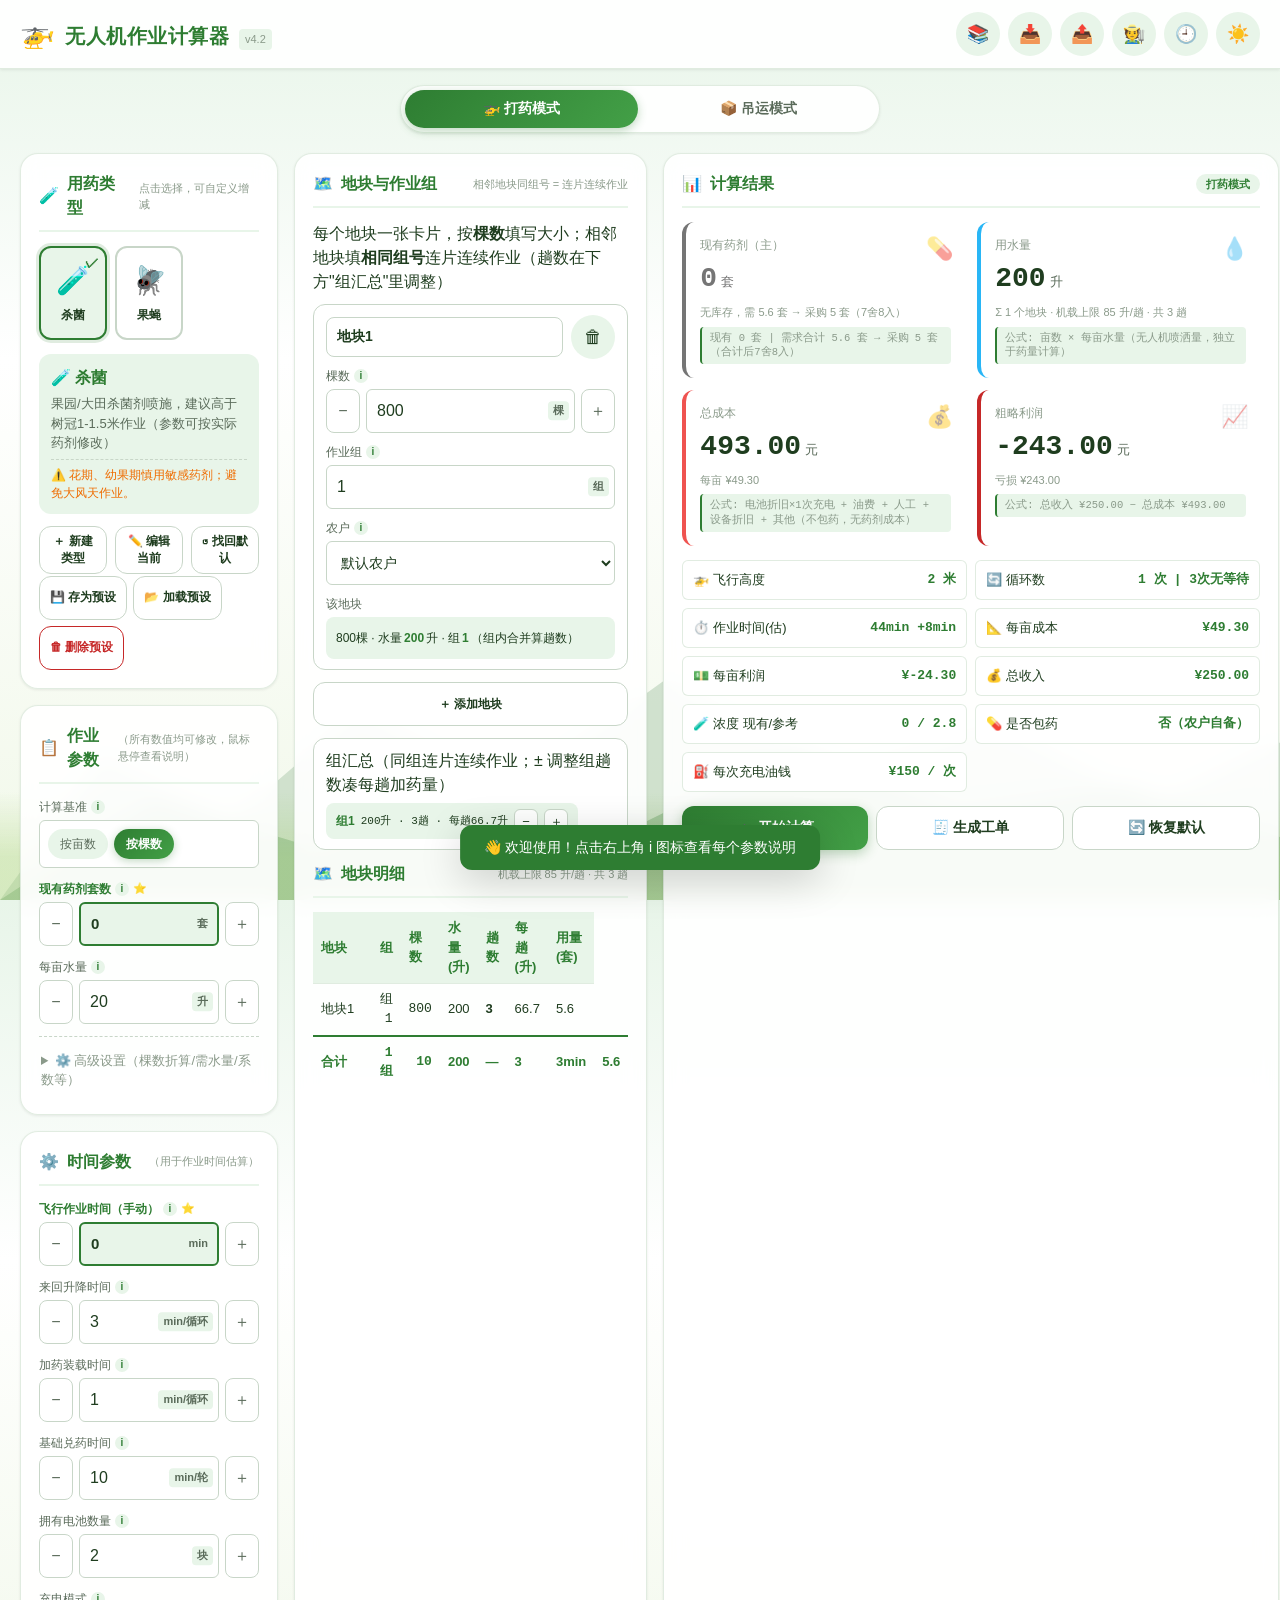
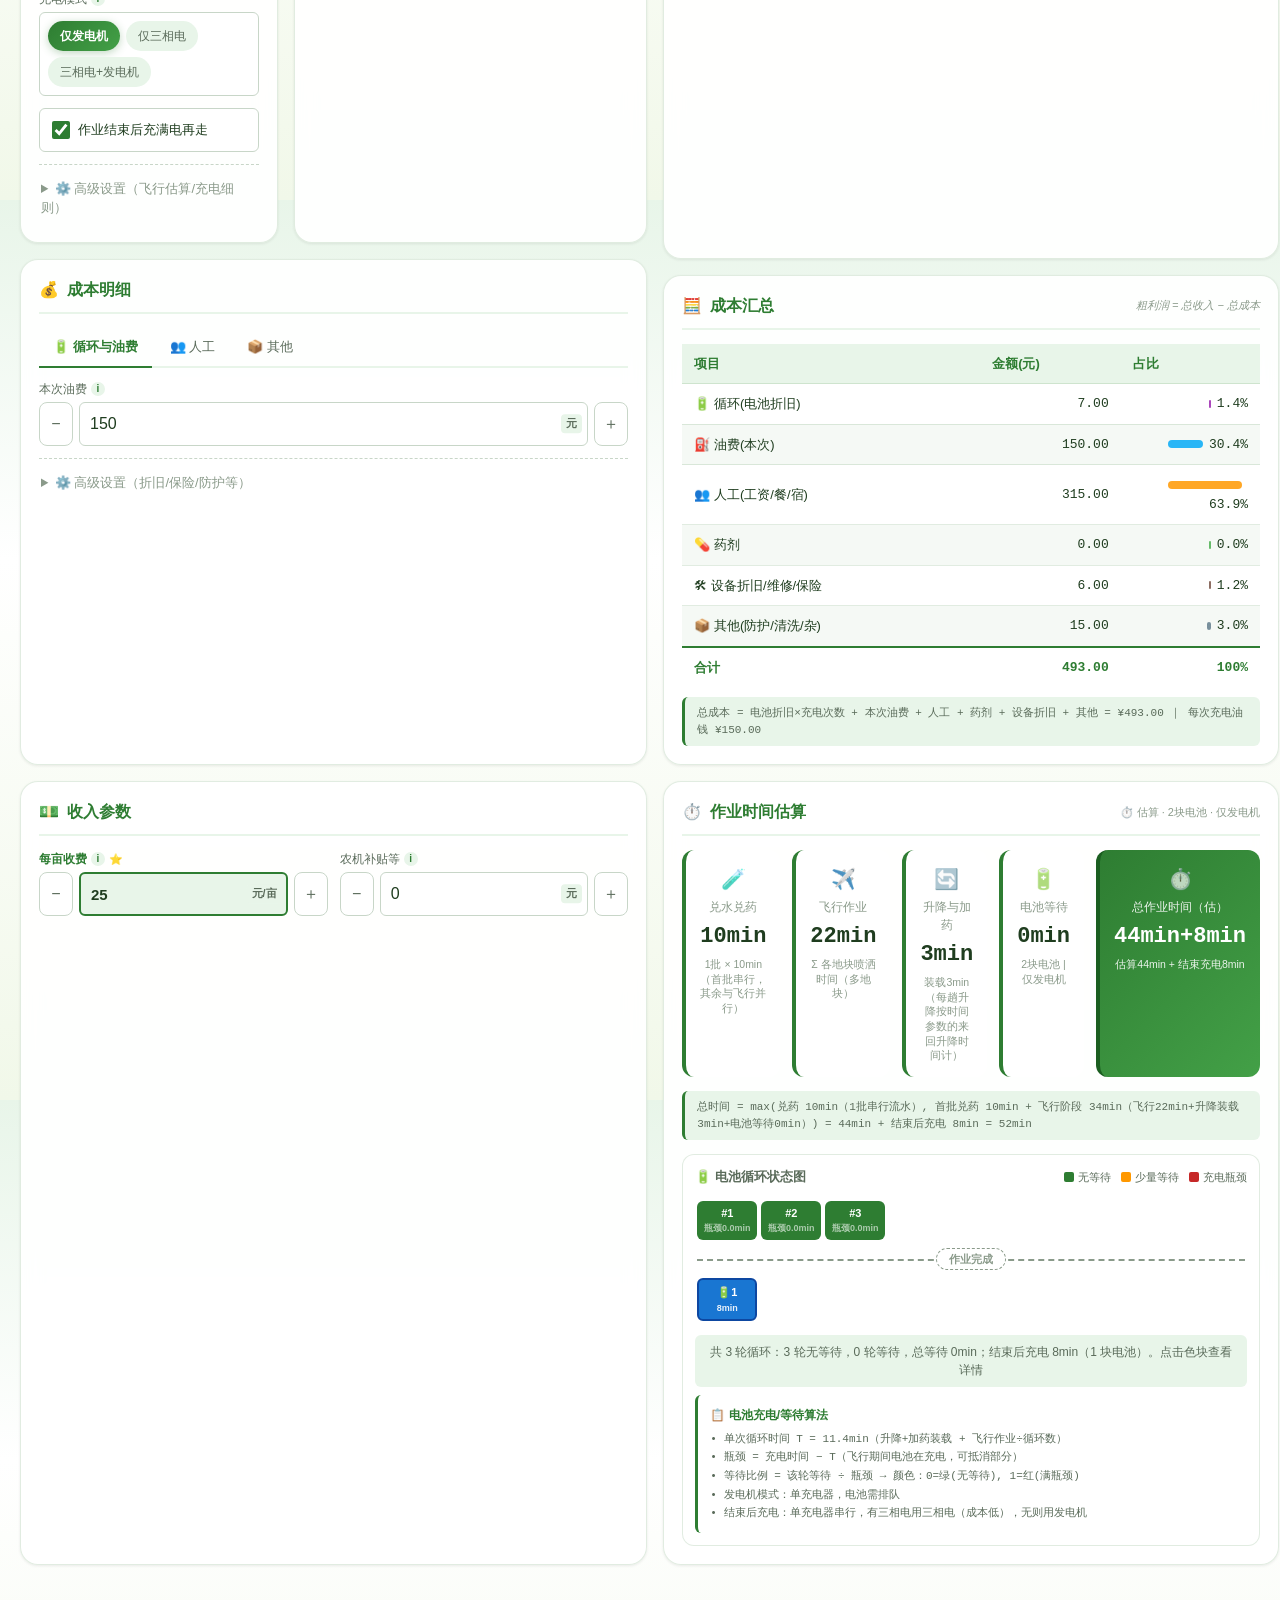
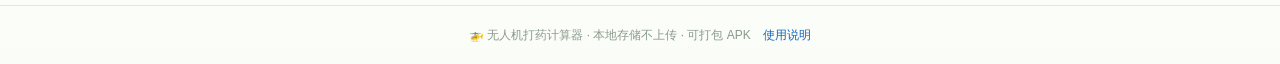
==== androidapp/app/src/main/assets/www/index.html @ 78991b81 "fix(ui): 窄屏标题换行竖排撑高横幅——短标题自动切换 - 问题：≤500px 时 6 个 40px 图标按钮挤压标题，8 字标题换行成   竖排多行，sticky 横幅撑到 ~90px 挡住内" ====
<!DOCTYPE html>
<html lang="zh-CN" data-theme="day">
<head>
  <meta charset="UTF-8" />
  <meta name="viewport" content="width=device-width, initial-scale=1.0, maximum-scale=5.0, viewport-fit=cover" />
  <meta name="theme-color" content="#2e7d32" media="(prefers-color-scheme: light)" />
  <meta name="theme-color" content="#0d1f0d" media="(prefers-color-scheme: dark)" />
  <meta name="description" content="无人机打药药量/水量/成本/利润计算器，支持自定义用药类型、农户档案、多农户分户结算、作业组连片、作业工单，本地存储，可打包为安卓 APK。" />
  <meta name="mobile-web-app-capable" content="yes" />
  <meta name="apple-mobile-web-app-capable" content="yes" />
  <meta name="apple-mobile-web-app-status-bar-style" content="black-translucent" />
  <meta name="apple-mobile-web-app-title" content="无人机打药" />
  <meta name="format-detection" content="telephone=no" />
  <title>🚁 无人机打药计算器</title>
  <link rel="icon" type="image/svg+xml" href="assets/icons/favicon.svg" />
  <link rel="apple-touch-icon" href="assets/icons/icon-192.png" />
  <link rel="manifest" href="manifest.json" />
  <link rel="stylesheet" href="css/style.css" />
</head>
<body>
  <!-- 顶部装饰：飘动的云/远山 -->
  <div class="scene-bg" aria-hidden="true">
    <div class="mountain far"></div>
    <div class="mountain mid"></div>
    <div class="cloud cloud-1"></div>
    <div class="cloud cloud-2"></div>
    <div class="cloud cloud-3"></div>
    <div class="field-strip"></div>
  </div>

  <!-- 飞行中的无人机动画 -->
  <div id="flyingDrone" class="flying-drone" aria-hidden="true">
    <svg viewBox="0 0 120 80" width="120" height="80">
      <ellipse cx="60" cy="40" rx="14" ry="6" class="drone-body"/>
      <g class="rotor-group r1"><circle cx="20" cy="20" r="14" class="rotor-ring"/><line x1="6" y1="20" x2="34" y2="20" class="rotor-blade"/></g>
      <g class="rotor-group r2"><circle cx="100" cy="20" r="14" class="rotor-ring"/><line x1="86" y1="20" x2="114" y2="20" class="rotor-blade"/></g>
      <g class="rotor-group r3"><circle cx="20" cy="60" r="14" class="rotor-ring"/><line x1="6" y1="60" x2="34" y2="60" class="rotor-blade"/></g>
      <g class="rotor-group r4"><circle cx="100" cy="60" r="14" class="rotor-ring"/><line x1="86" y1="60" x2="114" y2="60" class="rotor-blade"/></g>
      <line x1="20" y1="20" x2="60" y2="40" class="drone-arm"/>
      <line x1="100" y1="20" x2="60" y2="40" class="drone-arm"/>
      <line x1="20" y1="60" x2="60" y2="40" class="drone-arm"/>
      <line x1="100" y1="60" x2="60" y2="40" class="drone-arm"/>
      <g class="spray">
        <circle cx="55" cy="55" r="1.5" class="drop d1"/>
        <circle cx="60" cy="58" r="1.5" class="drop d2"/>
        <circle cx="65" cy="55" r="1.5" class="drop d3"/>
        <circle cx="58" cy="62" r="1.2" class="drop d4"/>
        <circle cx="62" cy="62" r="1.2" class="drop d5"/>
      </g>
    </svg>
  </div>

  <header class="app-header">
    <div class="header-left">
      <span class="app-logo" aria-hidden="true">🚁</span>
      <h1><span class="t-full">无人机作业计算器</span><span class="t-short">打药计算器</span></h1>
      <span class="app-version">v4.2</span>
    </div>
    <div class="header-actions">
      <button id="presetBtn" class="icon-btn" title="预设管理" aria-label="预设管理">📚</button>
      <button id="importBtn" class="icon-btn" title="从文本导入配置" aria-label="导入">📥</button>
      <button id="exportBtn" class="icon-btn" title="导出配置文本" aria-label="导出">📤</button>
      <button id="farmersBtn" class="icon-btn" title="农户档案" aria-label="农户档案">🧑‍🌾</button>
      <button id="historyBtn" class="icon-btn" title="历史记录" aria-label="历史">🕘</button>
      <button id="themeBtn" class="icon-btn theme-toggle" title="切换日/夜模式" aria-label="切换主题">☀️</button>
    </div>
  </header>

  <!-- 模式切换器 -->
  <div class="mode-switcher">
    <button class="mode-btn active" data-mode="spray">🚁 打药模式</button>
    <button class="mode-btn" data-mode="haul">📦 吊运模式</button>
  </div>

  <main class="app-main">
      <section class="panel plant-panel" aria-label="用药类型">
      <div class="panel-title"><span>🧪</span> 用药类型 <span class="hint">点击选择，可自定义增减</span></div>
      <div class="plant-grid" id="plantGrid"><!-- JS 注入 --></div>
      <div class="plant-info" id="plantInfo">
        <div class="plant-info-name" id="plantInfoName">—</div>
        <div class="plant-info-desc" id="plantInfoDesc">请选择用药类型</div>
        <div class="plant-info-notes" id="plantInfoNotes"></div>
      </div>
      <div class="type-actions">
        <button id="addTypeBtn" class="btn btn-secondary btn-sm">＋ 新建类型</button>
        <button id="editTypeBtn" class="btn btn-secondary btn-sm">✏️ 编辑当前</button>
        <button id="restoreTypesBtn" class="btn btn-secondary btn-sm">↺ 找回默认</button>
      </div>
      <div class="preset-bar">
        <button id="savePresetBtn" class="btn btn-secondary btn-sm">💾 存为预设</button>
        <button id="loadPresetBtn" class="btn btn-secondary btn-sm">📂 加载预设</button>
        <button id="deletePresetBtn" class="btn btn-secondary btn-sm danger">🗑 删除预设</button>
      </div>
    </section>

    <!-- 地块与作业组（高频输入区） -->

    <section class="panel plots-panel" aria-label="地块与作业组">
      <div class="panel-title"><span>🗺️</span> 地块与作业组 <span class="hint">相邻地块同组号 = 连片连续作业</span></div>
      <div id="plotsEditor" aria-label="地块编辑器"></div>
      <div id="plotsTableWrap"></div>
    </section>

    <!-- 右侧：结果卡片 -->

    <section class="panel param-panel" aria-label="作业参数">
      <div class="panel-title"><span>📋</span> 作业参数 <span class="hint">（所有数值均可修改，鼠标悬停查看说明）</span></div>
      <div class="form-grid" id="paramForm"><!-- JS 注入 --></div>
      <details class="adv-details" id="paramAdv">
        <summary>⚙️ 高级设置（棵数折算/需水量/系数等）</summary>
        <div class="form-grid" id="paramAdvGrid"></div>
      </details>
    </section>

    <!-- 成本明细 -->

    <section class="panel cost-panel" aria-label="成本明细">
      <div class="panel-title"><span>💰</span> 成本明细</div>
      <div class="cost-tabs" id="costTabs"><!-- JS 注入 --></div>
      <div class="tab-content-container" id="tabContentContainer"><!-- JS 注入 --></div>
      <details class="adv-details" id="costAdv">
        <summary>⚙️ 高级设置（折旧/保险/防护等）</summary>
        <div class="form-grid" id="costAdvGrid"></div>
      </details>
    </section>

    <!-- 收入与利润 -->

    <section class="panel income-panel" aria-label="收入与利润">
      <div class="panel-title"><span>💵</span> 收入参数</div>
      <div class="form-grid" id="incomeForm"><!-- JS 注入 --></div>
    </section>

    <!-- 成本汇总表 -->

    <section class="panel timing-param-panel" id="timingParamPanel" aria-label="时间参数">
      <div class="panel-title"><span>⚙️</span> 时间参数 <span class="hint">（用于作业时间估算）</span></div>
      <div class="form-grid" id="timingForm"><!-- JS 注入 --></div>
      <details class="adv-details" id="timingAdv">
        <summary>⚙️ 高级设置（飞行估算/充电细则）</summary>
        <div class="form-grid" id="timingAdvGrid"></div>
      </details>
    </section>
  
    <section class="panel result-panel" aria-label="计算结果">
      <div class="panel-title"><span>📊</span> 计算结果 <span class="mode-tag" id="modeTag">打药模式</span></div>

      <!-- 打药模式结果 -->
      <div id="sprayResults" class="mode-results">
        <div class="result-grid">
          <div class="result-card pesticide">
            <div class="result-icon">💊</div>
            <div class="result-label">现有药剂（主）</div>
            <div class="result-value"><span id="rPesticide">0</span><span class="unit">套</span></div>
            <div class="result-sub" id="rPesticideDetail">—</div>
            <div class="result-formula" id="rPesticideFormula"></div>
          </div>
          <div class="result-card water">
            <div class="result-icon">💧</div>
            <div class="result-label">用水量</div>
            <div class="result-value"><span id="rWater">0</span><span class="unit">升</span></div>
            <div class="result-sub" id="rWaterDetail">—</div>
            <div class="result-formula" id="rWaterFormula"></div>
          </div>
          <div class="result-card cost">
            <div class="result-icon">💰</div>
            <div class="result-label">总成本</div>
            <div class="result-value"><span id="rCost">0.00</span><span class="unit">元</span></div>
            <div class="result-sub" id="rCostDetail">—</div>
            <div class="result-formula" id="rCostFormula"></div>
          </div>
          <div class="result-card profit">
            <div class="result-icon">📈</div>
            <div class="result-label">粗略利润</div>
            <div class="result-value"><span id="rProfit">0.00</span><span class="unit">元</span></div>
            <div class="result-sub" id="rProfitDetail">—</div>
            <div class="result-formula" id="rProfitFormula"></div>
          </div>
        </div>
        <div class="result-extra">
          <div class="extra-row"><span>🚁 飞行高度</span><b id="rHeight">—</b></div>
          <div class="extra-row"><span>🔄 循环数</span><b id="rCycles">—</b><small id="rCyclesSub" class="extra-inline"></small></div>
          <div class="extra-row"><span>⏱️ 作业时间(估)</span><b id="rTiming">—</b></div>
          <div class="extra-row"><span>📐 每亩成本</span><b id="rCostPerMu">—</b></div>
          <div class="extra-row"><span>💵 每亩利润</span><b id="rProfitPerMu">—</b></div>
          <div class="extra-row"><span>💰 总收入</span><b id="rSprayIncome">—</b></div>
          <div class="extra-row"><span>🧪 浓度 现有/参考</span><b id="rConcentration">—</b></div>
          <div class="extra-row"><span>💊 是否包药</span><b id="rPesticideIncluded">—</b></div>
          <div class="extra-row"><span>⛽ 每次充电油钱</span><b id="rChargeOil">—</b></div>
        </div>
      </div>

      <!-- 吊运模式结果 -->
      <div id="haulResults" class="mode-results" style="display:none;">
        <div class="result-grid">
          <div class="result-card" style="border-left-color:#ab47bc;">
            <div class="result-icon">📦</div>
            <div class="result-label">总躺数</div>
            <div class="result-value"><span id="rTrips">0</span><span class="unit">躺</span></div>
            <div class="result-sub" id="rTripsDetail">—</div>
            <div class="result-formula" id="rTripsFormula"></div>
          </div>
          <div class="result-card" style="border-left-color:#29b6f6;">
            <div class="result-icon">🔋</div>
            <div class="result-label">电池循环</div>
            <div class="result-value"><span id="rBatteryCycles">0</span><span class="unit">次</span></div>
            <div class="result-sub" id="rBatteryCyclesDetail">—</div>
            <div class="result-formula" id="rBatteryCyclesFormula"></div>
          </div>
          <div class="result-card cost">
            <div class="result-icon">💰</div>
            <div class="result-label">总成本</div>
            <div class="result-value"><span id="rHaulCost">0.00</span><span class="unit">元</span></div>
            <div class="result-sub" id="rHaulCostDetail">—</div>
            <div class="result-formula" id="rHaulCostFormula"></div>
          </div>
          <div class="result-card profit">
            <div class="result-icon">📈</div>
            <div class="result-label">粗略利润</div>
            <div class="result-value"><span id="rHaulProfit">0.00</span><span class="unit">元</span></div>
            <div class="result-sub" id="rHaulProfitDetail">—</div>
            <div class="result-formula" id="rHaulProfitFormula"></div>
          </div>
        </div>
        <div class="result-extra">
          <div class="extra-row"><span>🚁 飞行高度</span><b id="rHaulHeight">—</b></div>
          <div class="extra-row"><span>📦 总斤数</span><b id="rTotalWeight">—</b></div>
          <div class="extra-row"><span>📐 每斤成本</span><b id="rCostPerJin">—</b></div>
          <div class="extra-row"><span>💵 每斤利润</span><b id="rProfitPerJin">—</b></div>
          <div class="extra-row"><span>💵 总收入</span><b id="rHaulIncome">—</b></div>
          <div class="extra-row"><span>🧺 是否包采摘</span><b id="rPickupIncluded">—</b></div>
        </div>
      </div>

      <div class="btn-row">
        <button id="calcBtn" class="btn btn-primary">🚁 开始计算</button>
        <button id="workOrderBtn" class="btn btn-secondary">🧾 生成工单</button>
        <button id="resetBtn" class="btn btn-secondary">🔄 恢复默认</button>
      </div>
    </section>

    <!-- 参数设置 -->

    <section class="panel summary-panel" aria-label="成本汇总">
      <div class="panel-title"><span>🧮</span> 成本汇总 <span class="hint" id="summaryFormula"></span></div>
      <table class="summary-table">
        <thead>
          <tr><th>项目</th><th>金额(元)</th><th>占比</th></tr>
        </thead>
        <tbody id="summaryBody"><!-- JS 注入 --></tbody>
        <tfoot>
          <tr><td>合计</td><td id="summaryTotal">0.00</td><td>100%</td></tr>
        </tfoot>
      </table>
      <div class="total-formula" id="totalFormula"></div>
    </section>

    <!-- 作业时间估算（仅打药模式） -->

    <section class="panel timing-panel" id="timingPanel" aria-label="作业时间估算">
      <div class="panel-title"><span>⏱️</span> 作业时间估算 <span class="hint" id="timingModeHint"></span></div>
      <div class="timing-grid">
        <div class="timing-card">
          <div class="timing-icon">🧪</div>
          <div class="timing-label">兑水兑药</div>
          <div class="timing-value"><span id="tMixTime">0</span></div>
          <div class="timing-sub" id="tMixDetail">—</div>
        </div>
        <div class="timing-card">
          <div class="timing-icon">✈️</div>
          <div class="timing-label">飞行作业</div>
          <div class="timing-value"><span id="tFlightTime">0</span></div>
          <div class="timing-sub" id="tFlightDetail">—</div>
        </div>
        <div class="timing-card">
          <div class="timing-icon">🔄</div>
          <div class="timing-label">升降与加药</div>
          <div class="timing-value"><span id="tRoundTrip">0</span></div>
          <div class="timing-sub" id="tRoundTripDetail">—</div>
        </div>
        <div class="timing-card">
          <div class="timing-icon">🔋</div>
          <div class="timing-label">电池等待</div>
          <div class="timing-value"><span id="tBatteryWait">0</span></div>
          <div class="timing-sub" id="tBatteryDetail">—</div>
        </div>
        <div class="timing-card total">
          <div class="timing-icon">⏱️</div>
          <div class="timing-label">总作业时间（估）</div>
          <div class="timing-value"><span id="tTotalTime">0</span></div>
          <div class="timing-sub" id="tTotalDetail">—</div>
        </div>
      </div>
      <div class="total-formula" id="timingFormula"></div>
      <!-- 电池循环可视化（色块条） -->
      <div class="battery-viz" id="batteryViz">
        <div class="battery-viz-title">
          <span>🔋 电池循环状态图</span>
          <span class="battery-viz-legend">
            <span class="legend-item"><span class="legend-dot" style="background:#2e7d32"></span>无等待</span>
            <span class="legend-item"><span class="legend-dot" style="background:#ff9800"></span>少量等待</span>
            <span class="legend-item"><span class="legend-dot" style="background:#c62828"></span>充电瓶颈</span>
          </span>
        </div>
        <div class="battery-viz-bar" id="batteryVizBar"><!-- JS 注入色块 --></div>
        <div class="battery-viz-summary" id="batteryVizSummary">—</div>
        <div class="battery-viz-formula" id="batteryVizFormula"></div>
        <div class="battery-viz-detail" id="batteryVizDetail" style="display:none;">
          <div class="battery-viz-detail-title">详情 <button class="battery-viz-close" id="batteryVizClose">✕</button></div>
          <div id="batteryVizDetailContent"></div>
        </div>
      </div>
    </section>

    <!-- 时间参数（仅打药模式） -->

  </main>

  <!-- 模态框：导入 -->
  <div class="modal" id="importModal" aria-hidden="true">
    <div class="modal-box">
      <div class="modal-title">📥 导入配置 <button class="modal-close" data-close>✕</button></div>
      <p class="modal-hint">粘贴他人分享的配置文本（支持 JSON 或带【】标记的文本格式），系统会自动识别并填入。</p>
      <textarea id="importText" rows="10" placeholder="在此粘贴配置文本..."></textarea>
      <div class="modal-actions">
        <button class="btn btn-secondary" data-close>取消</button>
        <button class="btn btn-primary" id="importConfirm">识别并填入</button>
      </div>
    </div>
  </div>

  <!-- 模态框：导出 -->
  <div class="modal" id="exportModal" aria-hidden="true">
    <div class="modal-box">
      <div class="modal-title">📤 导出配置 <button class="modal-close" data-close>✕</button></div>
      <div class="export-tabs">
        <button class="tab-btn active" data-exp="text">📝 文本格式（易读）</button>
        <button class="tab-btn" data-exp="json">⚙️ JSON格式（精确）</button>
      </div>
      <textarea id="exportText" rows="12" readonly></textarea>
      <div class="modal-actions">
        <button class="btn btn-secondary" id="copyExport">📋 复制到剪贴板</button>
        <button class="btn btn-primary" data-close>完成</button>
      </div>
    </div>
  </div>

  <!-- 模态框：预设管理 -->
  <div class="modal" id="presetModal" aria-hidden="true">
    <div class="modal-box">
      <div class="modal-title">📚 预设管理 <button class="modal-close" data-close>✕</button></div>
      <p class="modal-hint">点击预设名加载；选中后可删除。预设保存在本地浏览器，不会上传。</p>
      <ul class="preset-list" id="presetList"><!-- JS 注入 --></ul>
      <div class="modal-actions">
        <button class="btn btn-secondary" data-close>关闭</button>
      </div>
    </div>
  </div>

  <!-- 模态框：历史记录 -->
  <div class="modal" id="historyModal" aria-hidden="true">
    <div class="modal-box">
      <div class="modal-title">🕘 历史记录 <button class="modal-close" data-close>✕</button></div>
      <p class="modal-hint">最近 20 次计算记录（本地存储）。</p>
      <ul class="history-list" id="historyList"><!-- JS 注入 --></ul>
      <div class="modal-actions">
        <button class="btn btn-secondary danger" id="clearHistoryBtn">🗑 清空历史</button>
        <button class="btn btn-secondary" data-close>关闭</button>
      </div>
    </div>
  </div>

  <!-- 模态框：用药类型编辑 -->
  <div class="modal" id="typeModal" aria-hidden="true">
    <div class="modal-box">
      <div class="modal-title">🧪 用药类型 <button class="modal-close" data-close>✕</button></div>
      <p class="modal-hint" id="typeModalHint">填写该类型的作业参数，保存后立即生效。所有数值后续可随时修改。</p>
      <div class="form-grid" id="typeForm"><!-- JS 注入 --></div>
      <div class="modal-actions">
        <button class="btn btn-secondary danger" id="deleteTypeBtn">🗑 删除此类型</button>
        <button class="btn btn-secondary" data-close>取消</button>
        <button class="btn btn-primary" id="saveTypeBtn">保存类型</button>
      </div>
    </div>
  </div>

  <!-- 模态框：农户档案 -->
  <div class="modal" id="farmersModal" aria-hidden="true">
    <div class="modal-box">
      <div class="modal-title">🧑‍🌾 农户档案 <button class="modal-close" data-close>✕</button></div>
      <input type="text" id="farmerSearch" placeholder="搜索农户名称…" style="width:100%;margin-bottom:8px;">
      <div class="farmer-cards" id="farmersList"><!-- JS 注入 --></div>
      <div class="form-grid" id="farmerForm" style="margin-top:10px;"><!-- JS 注入 --></div>
      <div class="modal-actions">
        <button class="btn btn-secondary danger" id="farmerDelete">🗑 删除</button>
        <button class="btn btn-secondary" id="farmerNew">＋ 新建</button>
        <button class="btn btn-primary" id="farmerSave">保存</button>
      </div>
    </div>
  </div>

  <!-- 模态框：作业工单 -->
  <div class="modal" id="workOrderModal" aria-hidden="true">
    <div class="modal-box">
      <div class="modal-title">🧾 作业工单 <button class="modal-close" data-close>✕</button></div>
      <div id="workOrderSummary" class="wo-summary"><!-- 汇总小卡 JS 注入 --></div>
      <div id="woRefill" class="wo-refill" style="display:none;"></div>
      <div id="woSettlement" class="wo-settlement"><!-- farmer settlement injected --></div>
      <div id="workOrderQuick" class="wo-plot-list"><!-- 农户/逐地块/备注 JS 注入 --></div>
      <div class="modal-actions">
        <button class="btn btn-secondary" id="copyWorkOrder">📋 复制纯文本工单</button>
        <button class="btn btn-primary" data-close>完成</button>
      </div>
    </div>
  </div>

  <!-- 模态框：通用确认（替代 confirm()，APK WebView 不支持原生对话框） -->
  <div class="modal" id="confirmModal" aria-hidden="true">
    <div class="modal-box" style="max-width:420px;">
      <div class="modal-title" id="confirmTitle">请确认 <button class="modal-close" data-close>✕</button></div>
      <p id="confirmText" style="font-size:14px;line-height:1.7;color:var(--text-primary);margin:6px 0 0;"></p>
      <div class="modal-actions">
        <button class="btn btn-secondary" id="confirmCancel">取消</button>
        <button class="btn btn-primary" id="confirmOk">确定</button>
      </div>
    </div>
  </div>

  <!-- 模态框：文本输入（替代 prompt()） -->
  <div class="modal" id="inputModal" aria-hidden="true">
    <div class="modal-box" style="max-width:420px;">
      <div class="modal-title" id="inputTitle">请输入 <button class="modal-close" data-close>✕</button></div>
      <div class="field" style="margin-top:6px;">
        <input type="text" id="inputValue">
      </div>
      <div class="modal-actions">
        <button class="btn btn-secondary" id="inputCancel">取消</button>
        <button class="btn btn-primary" id="inputOk">确定</button>
      </div>
    </div>
  </div>

  <!-- Toast -->
  <div id="toast" class="toast" aria-live="polite"></div>

  <footer class="app-footer">
    <span>🚁 无人机打药计算器 · 本地存储不上传 · 可打包 APK</span>
    <a href="docs/usage.md" target="_blank">使用说明</a>
  </footer>

  <script src="js/data.js"></script>
  <script src="js/calculator.js"></script>
  <script src="js/storage.js"></script>
  <script src="js/ui.js"></script>
  <script src="js/app.js"></script>

  <!-- PWA Service Worker（仅在线上/localhost 生效，file:// 协议下自动跳过） -->
  <script>
    if ('serviceWorker' in navigator && location.protocol.startsWith('http')) {
      window.addEventListener('load', function () {
        navigator.serviceWorker.register('sw.js').catch(function (err) {
          console.log('SW registration skipped:', err);
        });
      });
    }
  </script>
</body>
</html>
---- androidapp/app/src/main/assets/www/css/style.css ----
/* ============================================================
   无人机打药计算器 - 样式表
   设计语言：田野绿 + 天空蓝 + 大地暖色，圆润友好，工程化模块
   ============================================================ */

/* ---------- 1. CSS 变量 / 主题 ---------- */
:root {
  --font-sans: "PingFang SC", "Microsoft YaHei", "Noto Sans SC", "Helvetica Neue", Arial, sans-serif;
  --font-mono: "JetBrains Mono", "SFMono-Regular", Consolas, monospace;

  --radius-sm: 6px;
  --radius-md: 12px;
  --radius-lg: 18px;

  --shadow-sm: 0 1px 3px rgba(0,0,0,.08);
  --shadow-md: 0 4px 16px rgba(0,0,0,.10);
  --shadow-lg: 0 10px 40px rgba(0,0,0,.18);

  --transition: 0.25s cubic-bezier(.4,0,.2,1);
}

[data-theme="day"] {
  --bg-grad-start: #e8f5e9;
  --bg-grad-end:   #f1f8e9;
  --bg-page: linear-gradient(180deg, var(--bg-grad-start) 0%, #fff 40%, var(--bg-grad-end) 100%);
  --text-primary: #1f3d1f;
  --text-secondary: #5a6b5a;
  --text-muted: #8a9a8a;
  --panel-bg: rgba(255,255,255,.92);
  --panel-border: rgba(59,125,59,.15);
  --accent: #2e7d32;
  --accent-2: #1565c0;
  --accent-soft: #e8f5e9;
  --warn: #ef6c00;
  --danger: #c62828;
  --input-bg: #fff;
  --input-border: #c8d6c8;
  --input-focus: #2e7d32;
  --table-stripe: #f5f9f5;
  --mountain-far: #b8d0b8;
  --mountain-mid: #8bb58b;
  --cloud: rgba(255,255,255,.85);
  --field-color: #aed581;
}

[data-theme="night"] {
  --bg-grad-start: #0d1f0d;
  --bg-grad-end:   #0a141a;
  --bg-page: linear-gradient(180deg, var(--bg-grad-start) 0%, #121a22 50%, var(--bg-grad-end) 100%);
  --text-primary: #e8f5e9;
  --text-secondary: #b0c4b0;
  --text-muted: #7a8a7a;
  --panel-bg: rgba(30,40,30,.78);
  --panel-border: rgba(120,180,120,.18);
  --accent: #66bb6a;
  --accent-2: #42a5f5;
  --accent-soft: rgba(102,187,106,.12);
  --warn: #ffa726;
  --danger: #ef5350;
  --input-bg: rgba(20,28,20,.85);
  --input-border: #3d523d;
  --input-focus: #66bb6a;
  --table-stripe: rgba(40,55,40,.5);
  --mountain-far: #2a3a2a;
  --mountain-mid: #1f2e1f;
  --cloud: rgba(180,200,180,.18);
  --field-color: #3b5e3b;
}

/* ---------- 2. 基础重置 ---------- */
* { box-sizing: border-box; margin: 0; padding: 0; }
html, body { height: 100%; }
body {
  font-family: var(--font-sans);
  background: var(--bg-page);
  color: var(--text-primary);
  line-height: 1.5;
  min-height: 100vh;
  position: relative;
  overflow-x: hidden;
  transition: background var(--transition), color var(--transition);
}
button { font-family: inherit; cursor: pointer; border: none; background: none; color: inherit; }
input, select, textarea { font-family: inherit; }
ul { list-style: none; }
a { color: var(--accent-2); text-decoration: none; }
a:hover { text-decoration: underline; }

/* ---------- 3. 背景场景 ---------- */
.scene-bg {
  position: fixed;
  inset: 0;
  z-index: 0;
  pointer-events: none;
  overflow: hidden;
}
.mountain {
  position: absolute;
  bottom: 0;
  width: 100%;
  height: 35%;
  clip-path: polygon(0% 100%, 8% 55%, 18% 75%, 28% 40%, 40% 65%, 52% 30%, 65% 60%, 78% 45%, 90% 70%, 100% 50%, 100% 100%);
  background: var(--mountain-far);
  opacity: 0.6;
}
.mountain.mid {
  height: 28%;
  bottom: 0;
  clip-path: polygon(0% 100%, 12% 60%, 25% 80%, 38% 50%, 50% 70%, 62% 40%, 75% 65%, 88% 55%, 100% 75%, 100% 100%);
  background: var(--mountain-mid);
  opacity: 0.7;
}
.field-strip {
  position: absolute;
  bottom: 0;
  left: 0;
  right: 0;
  height: 12%;
  background: linear-gradient(180deg, transparent 0%, var(--field-color) 60%);
  opacity: 0.4;
}
.cloud {
  position: absolute;
  background: var(--cloud);
  border-radius: 50%;
  filter: blur(8px);
  animation: drift 80s linear infinite;
}
.cloud-1 { width: 180px; height: 50px; top: 8%; left: -200px; animation-duration: 90s; }
.cloud-2 { width: 240px; height: 60px; top: 14%; left: -300px; animation-duration: 120s; animation-delay: -30s; }
.cloud-3 { width: 150px; height: 45px; top: 20%; left: -180px; animation-duration: 75s; animation-delay: -50s; }
@keyframes drift {
  from { transform: translateX(0); }
  to   { transform: translateX(calc(100vw + 300px)); }
}

/* ---------- 4. 飞行无人机动画 ---------- */
.flying-drone {
  position: fixed;
  top: 80px;
  left: -150px;
  z-index: 5;
  opacity: 0;
  pointer-events: none;
  transition: opacity 0.4s;
}
.flying-drone.flying {
  animation: flyAcross 5s linear forwards;
  opacity: 1;
}
@keyframes flyAcross {
  0%   { transform: translateX(0) translateY(0) rotate(-2deg); }
  25%  { transform: translateX(25vw) translateY(-30px) rotate(2deg); }
  50%  { transform: translateX(50vw) translateY(0) rotate(-2deg); }
  75%  { transform: translateX(75vw) translateY(-20px) rotate(2deg); }
  100% { transform: translateX(calc(100vw + 150px)) translateY(0) rotate(0); }
}
.drone-body { fill: #37474f; }
.drone-arm { stroke: #455a64; stroke-width: 2; }
.rotor-ring { fill: none; stroke: #607d8b; stroke-width: 1.5; }
.rotor-blade { stroke: #90a4ae; stroke-width: 2; stroke-linecap: round; transform-origin: center; }
.rotor-group { transform-origin: center; }
.flying-drone.flying .r1 { animation: spin 0.08s linear infinite; }
.flying-drone.flying .r2 { animation: spin 0.08s linear infinite reverse; }
.flying-drone.flying .r3 { animation: spin 0.08s linear infinite reverse; }
.flying-drone.flying .r4 { animation: spin 0.08s linear infinite; }
@keyframes spin { to { transform: rotate(360deg); } }
.drop { fill: #4fc3f7; opacity: 0.8; }
.flying-drone.flying .drop { animation: drip 0.4s linear infinite; }
@keyframes drip {
  0% { transform: translateY(0); opacity: 0.9; }
  100% { transform: translateY(30px); opacity: 0; }
}

/* ---------- 5. 顶部 Header ---------- */
.app-header {
  position: sticky;
  top: 0;
  z-index: 20;
  display: flex;
  align-items: center;
  justify-content: space-between;
  padding: 12px 20px;
  background: var(--panel-bg);
  backdrop-filter: blur(12px);
  border-bottom: 1px solid var(--panel-border);
  box-shadow: var(--shadow-sm);
}
.header-left { display: flex; align-items: baseline; gap: 10px; min-width: 0; }
.app-logo { font-size: 28px; animation: hover 3s ease-in-out infinite; }
@keyframes hover {
  0%, 100% { transform: translateY(0); }
  50% { transform: translateY(-4px); }
}
.app-header h1 {
  font-size: 20px;
  font-weight: 700;
  color: var(--accent);
  letter-spacing: 0.5px;
  white-space: nowrap;
  min-width: 0;
  overflow: hidden;
  text-overflow: ellipsis;
}
.app-header .t-short { display: none; }
.app-version {
  font-size: 11px;
  color: var(--text-muted);
  padding: 2px 6px;
  background: var(--accent-soft);
  border-radius: 4px;
}
.header-actions { display: flex; gap: 8px; }
.icon-btn {
  width: 40px; height: 40px;
  border-radius: 50%;
  font-size: 18px;
  display: grid;
  place-items: center;
  background: var(--accent-soft);
  transition: var(--transition);
  border: 1px solid transparent;
}
.icon-btn:hover {
  background: var(--accent);
  transform: translateY(-2px);
  box-shadow: var(--shadow-md);
}
.icon-btn:active { transform: translateY(0); }

/* ---------- 5.5 模式切换器 ---------- */
.mode-switcher {
  position: relative;
  z-index: 15;
  display: flex;
  gap: 4px;
  max-width: 480px;
  margin: 16px auto 0;
  padding: 4px;
  background: var(--panel-bg);
  border: 1px solid var(--panel-border);
  border-radius: 999px;
  box-shadow: var(--shadow-sm);
  backdrop-filter: blur(10px);
}
.mode-btn {
  flex: 1;
  padding: 10px 20px;
  font-size: 14px;
  font-weight: 600;
  color: var(--text-secondary);
  border-radius: 999px;
  transition: var(--transition);
  white-space: nowrap;
}
.mode-btn:hover {
  color: var(--accent);
  background: var(--accent-soft);
}
.mode-btn.active {
  background: linear-gradient(135deg, var(--accent), #43a047);
  color: #fff;
  box-shadow: 0 3px 10px rgba(46,125,50,.3);
}

/* 模式标签（显示在结果面板标题） */
.mode-tag {
  display: inline-block;
  font-size: 11px;
  font-weight: 600;
  padding: 2px 10px;
  border-radius: 999px;
  background: var(--accent-soft);
  color: var(--accent);
  margin-left: auto;
}

/* 模式结果容器 */
.mode-results { display: block; }

/* 公式注释块（结果显示区） */
.result-formula {
  font-size: 10.5px;
  color: var(--text-muted);
  margin-top: 6px;
  padding: 4px 8px;
  background: var(--accent-soft);
  border-radius: 4px;
  border-left: 2px solid var(--accent);
  line-height: 1.4;
  font-family: var(--font-mono);
  word-break: break-all;
}

/* 总公式注释（汇总表下方） */
.total-formula {
  margin-top: 10px;
  padding: 8px 12px;
  font-size: 11px;
  color: var(--text-secondary);
  background: var(--accent-soft);
  border-radius: var(--radius-sm);
  border-left: 3px solid var(--accent);
  font-family: var(--font-mono);
  line-height: 1.5;
}

/* 汇总面板标题中的公式提示 */
.summary-panel .hint {
  font-size: 11px;
  color: var(--text-muted);
  font-style: italic;
}

/* 药剂卡片库存状态视觉提示（打药模式） */
.result-card.pesticide[data-stock="none"]   { border-left-color: #757575; }
.result-card.pesticide[data-stock="short"]  { border-left-color: #ef6c00; }
.result-card.pesticide[data-stock="enough"] { border-left-color: #2e7d32; }
.result-card.pesticide[data-stock="enough"] .result-value span { color: #2e7d32; }
.result-card.pesticide[data-stock="short"]  .result-value span { color: #ef6c00; }
.result-card.pesticide[data-stock="none"]   .result-value span { color: #757575; }

/* ---------- 作业时间面板 ---------- */
.timing-panel, .timing-param-panel {
  grid-column: 1 / -1;
}
.timing-grid {
  display: grid;
  grid-template-columns: repeat(5, 1fr);
  gap: 12px;
  margin-bottom: 14px;
}
.timing-card {
  background: var(--input-bg);
  border-radius: var(--radius-md);
  padding: 14px;
  position: relative;
  border-left: 4px solid var(--accent);
  transition: var(--transition);
  text-align: center;
}
.timing-card:hover { transform: translateY(-2px); box-shadow: var(--shadow-md); }
.timing-card.total {
  background: linear-gradient(135deg, var(--accent), #43a047);
  color: #fff;
  border-left-color: #1b5e20;
}
.timing-card.total .timing-label,
.timing-card.total .timing-sub,
.timing-card.total .timing-value .unit {
  color: rgba(255,255,255,.9);
}
.timing-card.total .timing-value span:first-child {
  color: #fff;
}
.timing-icon { font-size: 20px; opacity: 0.7; }
.timing-label { font-size: 12px; color: var(--text-muted); margin-top: 4px; }
.timing-value {
  font-size: 22px;
  font-weight: 800;
  color: var(--text-primary);
  margin: 4px 0;
  font-family: var(--font-mono);
}
.timing-value .unit {
  font-size: 11px;
  font-weight: 500;
  color: var(--text-secondary);
  margin-left: 3px;
}
.timing-sub { font-size: 10.5px; color: var(--text-muted); line-height: 1.4; }

/* Radio 按钮组（充电模式选择） */
.field-radio {
  display: flex;
  gap: 6px;
  flex-wrap: wrap;
  padding: 8px;
  background: var(--input-bg);
  border-radius: var(--radius-sm);
  border: 1px solid var(--input-border);
  min-height: 44px;
  align-items: center;
}
.field-radio label {
  display: inline-flex;
  align-items: center;
  gap: 4px;
  padding: 6px 12px;
  background: var(--accent-soft);
  border-radius: 999px;
  cursor: pointer;
  font-size: 13px;
  color: var(--text-secondary);
  transition: var(--transition);
  -webkit-user-select: none;
  user-select: none;
}
.field-radio label:hover {
  background: var(--accent);
  color: #fff;
}
.field-radio input[type="radio"] {
  display: none;
}
.field-radio input[type="radio"]:checked + span {
  font-weight: 700;
}
.field-radio label:has(input[type="radio"]:checked) {
  background: linear-gradient(135deg, var(--accent), #43a047);
  color: #fff;
  box-shadow: 0 2px 8px rgba(46,125,50,.3);
}

/* 按钮行（开始计算 + 恢复默认） */
.btn-row {
  display: flex;
  gap: 8px;
  margin-top: 8px;
}
.btn-row .btn {
  flex: 1;
}

/* 移动端：作业时间网格自适应 */
@media (max-width: 900px) {
  .timing-grid { grid-template-columns: repeat(2, 1fr); }
  .timing-card.total { grid-column: 1 / -1; }
}
@media (max-width: 500px) {
  .timing-grid { grid-template-columns: 1fr; }
}

/* ---------- 电池循环可视化色块条 ---------- */
.battery-viz {
  margin-top: 14px;
  padding: 12px;
  background: var(--input-bg);
  border-radius: var(--radius-md);
  border: 1px solid var(--panel-border);
}
.battery-viz-title {
  display: flex;
  justify-content: space-between;
  align-items: center;
  flex-wrap: wrap;
  gap: 8px;
  margin-bottom: 10px;
  font-size: 13px;
  font-weight: 600;
  color: var(--text-secondary);
}
.battery-viz-legend {
  display: flex;
  gap: 10px;
  flex-wrap: wrap;
  font-size: 11px;
  font-weight: 400;
}
.legend-item {
  display: inline-flex;
  align-items: center;
  gap: 4px;
}
.legend-dot {
  display: inline-block;
  width: 10px;
  height: 10px;
  border-radius: 2px;
}
.battery-viz-bar {
  display: flex;
  flex-wrap: wrap;
  gap: 4px;
  padding: 4px 2px;
  min-height: 56px;
  align-items: stretch;
  /* 不再 overflow-x: auto，改为 wrap 自动换行 */
}

.viz-block {
  flex: 1 1 40px;
  min-width: 36px;
  max-width: 60px;
  border-radius: 6px;
  padding: 4px 2px;
  display: flex;
  flex-direction: column;
  align-items: center;
  justify-content: center;
  cursor: pointer;
  transition: var(--transition);
  position: relative;
  color: #fff;
  font-size: 10px;
  font-weight: 600;
  text-align: center;
  user-select: none;
  -webkit-user-select: none;
  -webkit-tap-highlight-color: transparent;
}
.viz-block:hover, .viz-block:active {
  transform: translateY(-2px);
  box-shadow: 0 3px 10px rgba(0,0,0,.2);
  z-index: 2;
}
.viz-block.active {
  outline: 3px solid var(--accent);
  outline-offset: 1px;
  z-index: 3;
}
.viz-block-num { font-size: 11px; font-weight: 700; }
.viz-block-wait { font-size: 9px; opacity: 0.9; margin-top: 1px; }

/* 作业完成虚线分隔 */
.viz-divider {
  flex: 1 0 100%;
  display: flex;
  align-items: center;
  justify-content: center;
  margin: 4px 0;
  position: relative;
}
.viz-divider::before {
  content: '';
  position: absolute;
  left: 0;
  right: 0;
  top: 50%;
  border-top: 2px dashed var(--text-muted);
}
.viz-divider-text {
  background: var(--input-bg);
  padding: 2px 12px;
  font-size: 11px;
  color: var(--text-muted);
  font-weight: 600;
  position: relative;
  z-index: 1;
  border: 1px dashed var(--text-muted);
  border-radius: 999px;
}

/* 结束后充电蓝色块 */
.viz-block-after {
  border: 2px solid #0d47a1;
}
.viz-block-after:hover {
  box-shadow: 0 3px 10px rgba(25, 118, 210, 0.4);
}

/* Tooltip 悬停详情 */
.viz-block-tooltip {
  position: absolute;
  bottom: 100%;
  left: 50%;
  transform: translateX(-50%);
  background: #333;
  color: #fff;
  padding: 6px 10px;
  border-radius: 6px;
  font-size: 11px;
  white-space: nowrap;
  pointer-events: none;
  opacity: 0;
  transition: opacity 0.15s;
  z-index: 100;
  margin-bottom: 4px;
  box-shadow: 0 2px 8px rgba(0,0,0,.3);
  max-width: 220px;
  white-space: normal;
  width: max-content;
}
.viz-block:hover .viz-block-tooltip {
  opacity: 1;
}

.battery-viz-summary {
  margin-top: 10px;
  padding: 8px 10px;
  font-size: 12px;
  color: var(--text-secondary);
  background: var(--accent-soft);
  border-radius: var(--radius-sm);
  text-align: center;
  line-height: 1.5;
}

/* 算法公式说明 */
.battery-viz-formula {
  margin-top: 8px;
  padding: 10px 12px;
  background: var(--input-bg);
  border-radius: var(--radius-sm);
  border-left: 3px solid var(--accent);
  font-size: 11px;
  color: var(--text-secondary);
  line-height: 1.7;
}
.bv-formula-title {
  font-size: 12px;
  font-weight: 700;
  color: var(--accent);
  margin-bottom: 4px;
}
.bv-formula-line {
  font-family: var(--font-mono);
  word-break: break-all;
}
.bv-formula-line b {
  color: var(--danger);
  font-weight: 700;
}

/* 点击详情面板 */
.battery-viz-detail {
  margin-top: 10px;
  padding: 12px;
  background: var(--accent-soft);
  border-radius: var(--radius-md);
  border: 1px solid var(--accent);
  animation: slideUp 0.2s ease;
}
@keyframes slideUp {
  from { opacity: 0; transform: translateY(8px); }
  to { opacity: 1; transform: translateY(0); }
}
.battery-viz-detail-title {
  font-size: 13px;
  font-weight: 700;
  color: var(--accent);
  margin-bottom: 8px;
  display: flex;
  justify-content: space-between;
  align-items: center;
}
.battery-viz-close {
  width: 22px; height: 22px;
  border-radius: 50%;
  background: var(--accent);
  color: #fff;
  font-size: 11px;
  display: grid;
  place-items: center;
  cursor: pointer;
}
.battery-viz-close:hover { background: var(--danger); }
.battery-viz-detail table {
  width: 100%;
  font-size: 12px;
  border-collapse: collapse;
}
.battery-viz-detail td {
  padding: 4px 8px;
  border-bottom: 1px dashed var(--input-border);
}
.battery-viz-detail td:first-child {
  color: var(--text-muted);
  width: 40%;
}
.battery-viz-detail td:last-child {
  font-family: var(--font-mono);
  font-weight: 600;
  color: var(--text-primary);
}

/* 循环数小框副文案（同行显示，与主值同字号同色） */
.extra-inline {
  font-size: inherit;
  color: var(--accent);
  font-weight: 800;
  font-family: var(--font-mono);
  white-space: nowrap;
  margin-left: 1px;
}

/* ---------- 6. 主区域布局 ---------- */
.app-main {
  position: relative;
  z-index: 10;
  max-width: 1280px;
  margin: 0 auto;
  padding: 20px;
  display: grid;
  grid-template-columns: 1fr 1.4fr;
  gap: 16px;
}
.panel {
  background: var(--panel-bg);
  backdrop-filter: blur(10px);
  border: 1px solid var(--panel-border);
  border-radius: var(--radius-lg);
  padding: 18px;
  box-shadow: var(--shadow-sm);
  transition: box-shadow var(--transition), transform var(--transition);
}
.panel:hover { box-shadow: var(--shadow-md); }
.panel-title {
  display: flex;
  align-items: center;
  gap: 8px;
  font-size: 16px;
  font-weight: 700;
  color: var(--accent);
  margin-bottom: 14px;
  padding-bottom: 10px;
  border-bottom: 2px solid var(--accent-soft);
}
.panel-title .hint {
  font-size: 11px;
  font-weight: 400;
  color: var(--text-muted);
  margin-left: auto;
}

/* 植物面板跨两行 */
.plant-panel { grid-row: span 2; }
.result-panel { grid-column: 2; }
.param-panel,
.cost-panel,
.income-panel,
.summary-panel { grid-column: 1 / -1; }

/* ---------- 7. 植物选择网格 ---------- */
.plant-grid {
  display: grid;
  grid-template-columns: repeat(3, 1fr);
  gap: 8px;
  margin-bottom: 14px;
}
.plant-card {
  padding: 12px 6px;
  border: 2px solid var(--input-border);
  border-radius: var(--radius-md);
  background: var(--input-bg);
  text-align: center;
  cursor: pointer;
  transition: var(--transition);
  position: relative;
  overflow: hidden;
}
.plant-card:hover {
  border-color: var(--accent);
  transform: translateY(-2px);
  box-shadow: var(--shadow-sm);
}
.plant-card.active {
  border-color: var(--accent);
  background: var(--accent-soft);
  box-shadow: 0 0 0 3px rgba(46,125,50,.15);
}
.plant-card .p-icon { font-size: 28px; display: block; }
.plant-card .p-name { font-size: 12px; font-weight: 600; margin-top: 4px; }
.plant-card.active::after {
  content: "✓";
  position: absolute;
  top: 4px; right: 6px;
  color: var(--accent);
  font-weight: 700;
  font-size: 14px;
}

.plant-info {
  background: var(--accent-soft);
  border-radius: var(--radius-md);
  padding: 12px;
  margin-bottom: 12px;
  min-height: 80px;
}
.plant-info-name {
  font-size: 16px;
  font-weight: 700;
  color: var(--accent);
  margin-bottom: 4px;
}
.plant-info-desc { font-size: 13px; color: var(--text-secondary); }
.plant-info-notes {
  font-size: 12px;
  color: var(--warn);
  margin-top: 6px;
  padding-top: 6px;
  border-top: 1px dashed var(--input-border);
}

.preset-bar { display: flex; gap: 6px; flex-wrap: wrap; }

/* ---------- 8. 结果卡片 ---------- */
.result-grid {
  display: grid;
  grid-template-columns: repeat(2, 1fr);
  gap: 12px;
  margin-bottom: 14px;
}
.result-card {
  background: var(--input-bg);
  border-radius: var(--radius-md);
  padding: 14px;
  position: relative;
  overflow: hidden;
  border-left: 4px solid var(--accent);
  transition: var(--transition);
}
.result-card:hover { transform: translateY(-2px); box-shadow: var(--shadow-md); }
.result-card.pesticide { border-left-color: #ab47bc; }
.result-card.water     { border-left-color: #29b6f6; }
.result-card.cost      { border-left-color: #ef5350; }
.result-card.profit    { border-left-color: #66bb6a; }
.result-card.profit[data-loss="true"] { border-left-color: var(--danger); }
.result-icon { font-size: 22px; position: absolute; top: 10px; right: 12px; opacity: 0.5; }
.result-label { font-size: 12px; color: var(--text-muted); }
.result-value {
  font-size: 28px;
  font-weight: 800;
  color: var(--text-primary);
  margin: 4px 0;
  font-family: var(--font-mono);
}
.result-value .unit {
  font-size: 13px;
  font-weight: 500;
  color: var(--text-secondary);
  margin-left: 4px;
}
.result-sub { font-size: 11px; color: var(--text-muted); }

.result-extra {
  display: grid;
  grid-template-columns: repeat(2, 1fr);
  gap: 8px;
  margin-bottom: 14px;
}
.extra-row {
  display: flex;
  justify-content: space-between;
  align-items: center;
  gap: 6px;
  font-size: 13px;
  padding: 8px 10px;
  background: var(--input-bg);
  border-radius: var(--radius-sm);
  border: 1px solid var(--panel-border);
  min-height: 40px;
  overflow: hidden;
  min-width: 0;
}
.extra-row > span {
  flex-shrink: 0;
  white-space: nowrap;
  overflow: hidden;
  text-overflow: ellipsis;
  max-width: 45%;
}
.extra-row > b {
  color: var(--accent);
  font-family: var(--font-mono);
  text-align: right;
  white-space: nowrap;
  flex: 1 1 auto;
  min-width: 0;
  overflow: hidden;
  text-overflow: ellipsis;
  /* 自动缩小字号防止溢出 */
  font-size: clamp(10px, 2.6vw, 13px);
}
/* 当 b 后面有 small 副文案时，整体右对齐显示 */
.extra-row > b + small {
  flex: 0 0 auto;
}

/* ---------- 9. 表单 ---------- */
.form-grid {
  display: grid;
  grid-template-columns: repeat(auto-fit, minmax(220px, 1fr));
  gap: 12px;
}
.field { display: flex; flex-direction: column; gap: 4px; }
.field label {
  font-size: 12px;
  color: var(--text-secondary);
  display: flex;
  align-items: center;
  gap: 4px;
  cursor: help;
}
.field label .tip {
  display: inline-block;
  width: 14px; height: 14px;
  border-radius: 50%;
  background: var(--accent-soft);
  color: var(--accent);
  font-size: 10px;
  text-align: center;
  line-height: 14px;
  font-weight: 700;
  cursor: help;
  position: relative;
  font-style: normal;
}
.field label .tip:hover::after {
  content: attr(data-tip);
  position: absolute;
  bottom: 100%;
  left: 50%;
  transform: translateX(-50%);
  background: #333;
  color: #fff;
  padding: 6px 10px;
  border-radius: 6px;
  white-space: nowrap;
  font-size: 11px;
  font-weight: 400;
  z-index: 100;
  margin-bottom: 4px;
  max-width: 280px;
  white-space: normal;
  width: max-content;
}
.field input,
.field select {
  padding: 8px 10px;
  border: 1px solid var(--input-border);
  border-radius: var(--radius-sm);
  background: var(--input-bg);
  color: var(--text-primary);
  font-size: 14px;
  transition: var(--transition);
  width: 100%;
  /* 移动端防止输入框过宽 */
  max-width: 100%;
  min-width: 0;
}
.field input:focus,
.field select:focus {
  outline: none;
  border-color: var(--input-focus);
  box-shadow: 0 0 0 3px rgba(46,125,50,.15);
}
/* 输入验证状态 */
.field input[data-invalid="true"] {
  border-color: var(--danger);
  background: rgba(198, 40, 40, 0.05);
}
.field input[data-warn="true"] {
  border-color: var(--warn);
}

/* 高优先级字段凸显 */
.field input[data-priority="high"] {
  border: 2px solid var(--accent);
  background: var(--accent-soft);
  font-weight: 600;
  font-size: 15px;
}
.field input[data-priority="high"]:focus {
  box-shadow: 0 0 0 4px rgba(46,125,50,.2);
}
.field:has(input[data-priority="high"]) > label {
  font-weight: 700;
  color: var(--accent);
}
.field:has(input[data-priority="high"]) > label::after {
  content: ' ⭐';
  font-size: 11px;
}

/* 禁用字段（仍可见但不参与计算） */
.field input[data-disabled="true"] {
  background: rgba(0,0,0,0.05);
  color: var(--text-muted);
  border-style: dashed;
  cursor: not-allowed;
}
[data-theme="night"] .field input[data-disabled="true"] {
  background: rgba(255,255,255,0.05);
}
.field input[data-disabled="true"]:focus {
  outline: none;
  border-color: var(--input-border);
  box-shadow: none;
}
.field .unit-suffix {
  position: relative;
  display: block;
  width: 100%;
}
.field .unit-suffix input {
  /* 给单位腾出位置，确保单位在框内最右 */
  padding-right: 70px;
  text-align: left;
  /* 让数字靠左，单位靠右 */
  width: 100%;
}
.field .unit-suffix::after {
  content: attr(data-unit);
  position: absolute;
  right: 6px;
  top: 50%;
  transform: translateY(-50%);
  font-size: 11px;
  color: var(--text-secondary);
  background: var(--accent-soft);
  padding: 2px 5px;
  border-radius: 4px;
  pointer-events: none;
  white-space: nowrap;
  /* 允许单位完整显示，最多缩到 9px */
  max-width: 80px;
  overflow: hidden;
  text-overflow: ellipsis;
  line-height: 1.4;
  font-weight: 600;
}
/* 单位过长时自动缩小字号 */
.field .unit-suffix[data-unit]:hover::after {
  /* hover 时显示完整单位（临时） */
  max-width: 140px;
  z-index: 10;
}
/* 当单位为空时不显示后缀 */
.field .unit-suffix:not([data-unit])::after,
.field .unit-suffix[data-unit=""]::after {
  display: none;
}

/* 复选框 */
.field-check {
  display: flex;
  align-items: center;
  gap: 8px;
  padding: 10px 12px;
  background: var(--input-bg);
  border-radius: var(--radius-sm);
  border: 1px solid var(--input-border);
  cursor: pointer;
  font-size: 13px;
}
.field-check input { width: 18px; height: 18px; accent-color: var(--accent); }

/* ---------- 10. 成本 Tabs ---------- */
.cost-tabs, .export-tabs {
  display: flex;
  gap: 4px;
  margin-bottom: 12px;
  border-bottom: 2px solid var(--accent-soft);
  flex-wrap: wrap;
}
.tab-btn {
  padding: 8px 14px;
  font-size: 13px;
  border-radius: var(--radius-sm) var(--radius-sm) 0 0;
  color: var(--text-secondary);
  transition: var(--transition);
  border-bottom: 2px solid transparent;
  margin-bottom: -2px;
}
.tab-btn:hover { color: var(--accent); }
.tab-btn.active {
  color: var(--accent);
  border-bottom-color: var(--accent);
  font-weight: 700;
}
.tab-content { display: none; }
.tab-content.active { display: block; }

/* ---------- 11. 按钮 ---------- */
.btn {
  padding: 10px 18px;
  border-radius: var(--radius-md);
  font-size: 14px;
  font-weight: 600;
  transition: var(--transition);
  display: inline-flex;
  align-items: center;
  justify-content: center;
  gap: 6px;
}
.btn-primary {
  background: linear-gradient(135deg, var(--accent), #43a047);
  color: #fff;
  box-shadow: 0 4px 12px rgba(46,125,50,.3);
}
.btn-primary:hover { transform: translateY(-2px); box-shadow: 0 6px 18px rgba(46,125,50,.4); }
.btn-primary:active { transform: translateY(0); }
.btn-secondary {
  background: var(--input-bg);
  color: var(--text-primary);
  border: 1px solid var(--input-border);
}
.btn-secondary:hover { border-color: var(--accent); color: var(--accent); }
.btn-sm { padding: 6px 10px; font-size: 12px; }
.btn-block { width: 100%; padding: 14px; font-size: 16px; }
.btn.danger { color: var(--danger); border-color: var(--danger); }
.btn.danger:hover { background: var(--danger); color: #fff; }

/* ---------- 12. 汇总表 ---------- */
.summary-table {
  width: 100%;
  border-collapse: collapse;
  font-size: 13px;
}
.summary-table th, .summary-table td {
  padding: 10px 12px;
  text-align: left;
  border-bottom: 1px solid var(--panel-border);
}
.summary-table th {
  background: var(--accent-soft);
  color: var(--accent);
  font-weight: 700;
}
.summary-table tbody tr:nth-child(even) { background: var(--table-stripe); }
.summary-table tfoot td {
  font-weight: 800;
  color: var(--accent);
  border-top: 2px solid var(--accent);
  border-bottom: none;
}
.summary-table td:nth-child(2),
.summary-table td:nth-child(3) { font-family: var(--font-mono); text-align: right; }
.cost-bar {
  display: inline-block;
  height: 8px;
  background: var(--accent);
  border-radius: 4px;
  vertical-align: middle;
  margin-right: 6px;
  min-width: 2px;
}

/* ---------- 13. 模态框 ---------- */
.modal {
  position: fixed;
  inset: 0;
  background: rgba(0,0,0,.55);
  backdrop-filter: blur(4px);
  display: none;
  align-items: center;
  justify-content: center;
  z-index: 100;
  padding: 20px;
}
.modal.show { display: flex; animation: fadeIn 0.2s ease; }
@keyframes fadeIn { from { opacity: 0; } to { opacity: 1; } }
.modal-box {
  background: var(--panel-bg);
  border-radius: var(--radius-lg);
  padding: 24px;
  max-width: 600px;
  width: 100%;
  max-height: 85vh;
  overflow-y: auto;
  box-shadow: var(--shadow-lg);
  animation: slideUp 0.25s ease;
}
@keyframes slideUp { from { transform: translateY(20px); opacity: 0; } to { transform: translateY(0); opacity: 1; } }
.modal-title {
  font-size: 18px;
  font-weight: 700;
  color: var(--accent);
  margin-bottom: 12px;
  display: flex;
  justify-content: space-between;
  align-items: center;
}
.modal-close {
  width: 28px; height: 28px;
  border-radius: 50%;
  font-size: 14px;
  background: var(--accent-soft);
  transition: var(--transition);
}
.modal-close:hover { background: var(--danger); color: #fff; }
.modal-hint {
  font-size: 12px;
  color: var(--text-muted);
  margin-bottom: 12px;
}
.modal-box textarea {
  width: 100%;
  padding: 12px;
  border: 1px solid var(--input-border);
  border-radius: var(--radius-md);
  background: var(--input-bg);
  color: var(--text-primary);
  font-family: var(--font-mono);
  font-size: 12px;
  resize: vertical;
  min-height: 120px;
}
.modal-box textarea:focus {
  outline: none;
  border-color: var(--input-focus);
}
.modal-actions {
  display: flex;
  justify-content: flex-end;
  gap: 8px;
  margin-top: 14px;
}
.preset-list, .history-list {
  max-height: 380px;
  overflow-y: auto;
  margin-bottom: 12px;
}
.preset-list li, .history-list li {
  padding: 10px 12px;
  background: var(--input-bg);
  border-radius: var(--radius-sm);
  margin-bottom: 6px;
  font-size: 13px;
  cursor: pointer;
  display: flex;
  justify-content: space-between;
  align-items: center;
  transition: var(--transition);
  border: 1px solid var(--input-border);
}
.preset-list li:hover, .history-list li:hover {
  border-color: var(--accent);
  background: var(--accent-soft);
}
.preset-list li.selected {
  background: var(--accent-soft);
  border-color: var(--accent);
}
.preset-list .preset-meta, .history-list .hist-meta {
  font-size: 11px;
  color: var(--text-muted);
}

/* ---------- 14. Toast ---------- */
.toast {
  position: fixed;
  bottom: 30px;
  left: 50%;
  transform: translateX(-50%) translateY(100px);
  background: #333;
  color: #fff;
  padding: 12px 24px;
  border-radius: var(--radius-md);
  font-size: 14px;
  box-shadow: var(--shadow-lg);
  z-index: 200;
  opacity: 0;
  transition: all 0.3s ease;
  max-width: 90vw;
}
.toast.show {
  opacity: 1;
  transform: translateX(-50%) translateY(0);
}
.toast.success { background: #2e7d32; }
.toast.error { background: #c62828; }
.toast.warn { background: #ef6c00; }

/* ---------- 15. Footer ---------- */
.app-footer {
  position: relative;
  z-index: 10;
  text-align: center;
  padding: 20px;
  font-size: 12px;
  color: var(--text-muted);
  border-top: 1px solid var(--panel-border);
  margin-top: 20px;
  display: flex;
  justify-content: center;
  align-items: center;
  gap: 12px;
  flex-wrap: wrap;
}

/* ---------- 16. 响应式 ---------- */
@media (max-width: 900px) {
  .app-main {
    grid-template-columns: 1fr;
  }
  .plant-panel { grid-row: auto; }
  .result-panel { grid-column: auto; }
  .app-header h1 { font-size: 16px; }
}
@media (max-width: 500px) {
  .plant-grid { grid-template-columns: repeat(2, 1fr); }
  .result-grid { grid-template-columns: 1fr; }
  .result-extra { grid-template-columns: 1fr; }
  .form-grid { grid-template-columns: 1fr; }
  .app-main { padding: 12px; }
  .panel { padding: 14px; }
  .app-version { display: none; }
  .app-header .t-full { display: none; }
  .app-header .t-short { display: inline; }
  .app-header h1 { font-size: 15px; letter-spacing: 0; }
  .app-header .header-left { gap: 6px; min-width: auto; }
  .app-header .app-logo { font-size: 22px; }
  .app-header .header-actions { gap: 4px; }
  .app-header .icon-btn { width: 34px; height: 34px; font-size: 14px; }
  .app-header { padding-left: 10px; padding-right: 8px; }
  .extra-row { font-size: 12px; padding: 6px 8px; }
  .extra-row > span { font-size: 11px; }
  .extra-row > b { font-size: 12px; }
  /* 移动端结果卡片数值缩小 */
  .result-value { font-size: 24px; }
  .result-card { padding: 12px; }
}
/* ---------- 17. 数字滚动动画 ---------- */
.result-value span {
  display: inline-block;
  transition: color 0.3s;
}
.result-value.flash span { animation: flash 0.6s; }
@keyframes flash {
  0% { transform: scale(1); color: var(--text-primary); }
  50% { transform: scale(1.15); color: var(--accent); }
  100% { transform: scale(1); color: var(--text-primary); }
}

/* 打印样式 */
@media print {
  .scene-bg, .flying-drone, .app-header, .app-footer,
  .header-actions, .preset-bar, .calcBtn, .cost-tabs, .tab-btn { display: none !important; }
  body { background: #fff; color: #000; }
  .panel { box-shadow: none; border: 1px solid #ccc; page-break-inside: avoid; }
}

/* ============================================================
   18. 移动端深度优化（Android WebView / 手机浏览器 / PWA）
   ============================================================ */

/* safe-area 适配（刘海屏 / 异形屏） */
body {
  padding-top: env(safe-area-inset-top);
  padding-bottom: env(safe-area-inset-bottom);
  padding-left: env(safe-area-inset-left);
  padding-right: env(safe-area-inset-right);
}
.app-header {
  padding-top: calc(12px + env(safe-area-inset-top));
}

/* 防止 WebView 长按弹出选择/复制菜单（UI 元素） */
.plant-card, .result-card, .panel-title, .extra-row,
.tab-btn, .btn, .icon-btn, .preset-list li, .history-list li,
.app-header h1, .app-footer, .result-value, .result-label, .result-sub {
  -webkit-user-select: none;
  user-select: none;
  -webkit-touch-callout: none;
}

/* 输入框允许选择/复制（保留用户体验） */
input, textarea, select {
  -webkit-user-select: text;
  user-select: text;
  -webkit-touch-callout: default;
}

/* 输入框字号 ≥16px，防止 iOS Safari 自动缩放页面 */
input[type="number"],
input[type="text"],
input[type="email"],
input[type="tel"],
select,
textarea {
  font-size: 16px;
}

/* 禁用 WebView 的过度滚动弹性效果（防止页面被拖出） */
html, body {
  overscroll-behavior: none;
  -webkit-overflow-scrolling: touch;
}

/* 触摸目标 ≥44px（Apple HIG / Material Design 推荐最小尺寸） */
.plant-card { min-height: 76px; }
.btn { min-height: 44px; }
.icon-btn { min-width: 44px; min-height: 44px; }
.tab-btn { min-height: 40px; }
.field-check { min-height: 44px; }
.extra-row { min-height: 40px; }

/* 取消点击高亮（Android WebView 默认黄色/蓝色高亮） */
* {
  -webkit-tap-highlight-color: transparent;
}

/* 增强输入框焦点态（移动端易识别） */
.field input:focus,
.field select:focus,
.field-check input:focus + span {
  outline: none;
}
.field input,
.field select {
  min-height: 44px;
}

/* 模态框在小屏幕上从底部滑入（移动端常见交互） */
@media (max-width: 600px) {
  .modal {
    align-items: flex-end;
    padding: 0;
  }
  .modal-box {
    border-radius: 18px 18px 0 0;
    max-width: 100%;
    width: 100%;
    max-height: 90vh;
    padding-bottom: calc(24px + env(safe-area-inset-bottom));
    animation: slideUpMobile 0.3s cubic-bezier(.4,0,.2,1);
  }
  @keyframes slideUpMobile {
    from { transform: translateY(100%); opacity: 0; }
    to { transform: translateY(0); opacity: 1; }
  }
  .modal-actions {
    flex-direction: column-reverse;
  }
  .modal-actions .btn {
    width: 100%;
  }
}

/* 超小屏幕（<380px，老安卓机）进一步紧凑 */
@media (max-width: 380px) {
  .app-header { padding: 8px 10px; padding-top: calc(8px + env(safe-area-inset-top)); }
  .app-header h1 { font-size: 14px; }
  .app-header .icon-btn { width: 34px; height: 34px; font-size: 14px; }
  .header-left { gap: 6px; }
  .app-logo { font-size: 22px; }
  .header-actions { gap: 2px; }
  /* 注意：icon-btn 仍保持 44px 最小触摸区，仅缩小间距 */
  .plant-grid { grid-template-columns: repeat(2, 1fr); gap: 6px; }
  .plant-card { padding: 8px 4px; min-height: 64px; }
  .plant-card .p-icon { font-size: 22px; }
  .plant-card .p-name { font-size: 11px; }
  .result-card { padding: 12px; }
  .result-value { font-size: 22px; }
  .result-icon { font-size: 18px; }
  .panel { padding: 12px; border-radius: 14px; }
  .panel-title { font-size: 14px; margin-bottom: 10px; padding-bottom: 8px; }
  .app-main { padding: 10px; gap: 10px; }
  .btn-block { padding: 12px; font-size: 15px; }
  .extra-row { font-size: 12px; padding: 6px 10px; }
  .summary-table th, .summary-table td { padding: 8px 6px; font-size: 12px; }
}

/* 横屏模式优化（手机横屏时减少 header 高度） */
@media (max-width: 900px) and (orientation: landscape) {
  .app-header { padding: 6px 16px; padding-top: calc(6px + env(safe-area-inset-top)); }
  .app-logo { font-size: 22px; }
  .app-header h1 { font-size: 15px; }
  /* 保持 icon-btn 44px 最小触摸区，仅减小间距 */
  .header-actions { gap: 4px; }
  .app-main { padding-top: 10px; }
}

/* 大屏/平板优化（≥1200px） */
@media (min-width: 1200px) {
  /* 左列=输入流（类型/地块/参数/时间参数），中列=结果+时间可视化，右列=成本/收入/汇总 */
  .app-main {
    grid-template-columns: 1fr 1.25fr 1.1fr;
    grid-template-areas:
      "plant  plots  result"
      "param  plots  result"
      "tparam plots  result"
      "cost   cost   result"
      "cost   cost   summary"
      "income income timing";
  }
  .plant-panel { grid-area: plant; grid-row: auto; }
  .plots-panel { grid-area: plots; }
  .param-panel { grid-area: param; }
  .timing-param-panel { grid-area: tparam; }
  .result-panel { grid-area: result; grid-column: auto; }
  .cost-panel { grid-area: cost; }
  .income-panel { grid-area: income; }
  .summary-panel { grid-area: summary; }
  .timing-panel { grid-area: timing; }
}

/* 减少动画偏好（无障碍） */
@media (prefers-reduced-motion: reduce) {
  *, *::before, *::after {
    animation-duration: 0.01ms !important;
    animation-iteration-count: 1 !important;
    transition-duration: 0.01ms !important;
  }
  .flying-drone.flying { animation: none; opacity: 0; }
}

/* PWA 桌面/独立显示模式优化 */
@media (display-mode: standalone) {
  .app-header {
    padding-top: calc(12px + env(safe-area-inset-top));
  }
  body { user-select: none; }
  input, textarea { user-select: text; }
}

/* 滚动条样式（桌面浏览器可见，移动端通常隐藏） */
::-webkit-scrollbar { width: 8px; height: 8px; }
::-webkit-scrollbar-track { background: transparent; }
::-webkit-scrollbar-thumb { background: var(--input-border); border-radius: 4px; }
::-webkit-scrollbar-thumb:hover { background: var(--accent); }


/* ============================================================
   多地块模式（地块编辑器 + 明细表）& 工单
   ============================================================ */
.plot-mode-field { margin-bottom: 10px; }
.plot-mode-field > label { font-size: 13px; color: var(--text-secondary); margin-bottom: 4px; display: block; }

.plot-toolbar {
  display: flex; align-items: center; justify-content: space-between;
  flex-wrap: wrap; gap: 8px; margin-bottom: 10px;
}
.plot-presets { display: inline-flex; align-items: center; gap: 6px; font-size: 12px; color: var(--text-muted); }
.plot-presets .btn { min-height: 32px; padding: 4px 10px; }

.plot-card {
  background: var(--input-bg);
  border: 1px solid var(--input-border);
  border-radius: 12px;
  padding: 10px 12px;
  margin-bottom: 10px;
}
.plot-card-head { display: flex; gap: 8px; align-items: center; margin-bottom: 8px; }
.plot-card-head .plot-name {
  flex: 1; height: 40px; padding: 8px 10px;
  background: var(--panel-bg); border: 1px solid var(--input-border);
  border-radius: 8px; color: var(--text-primary); font-size: 14px; font-weight: 600;
  min-width: 0;
}
.plot-card-head .plot-name:focus { outline: none; border-color: var(--accent); }
.plot-card-fields { display: grid; grid-template-columns: repeat(auto-fit, minmax(150px, 1fr)); gap: 10px; }
.plot-card-fields .field label { font-size: 12px; color: var(--text-secondary); }
.plot-stat {
  min-height: 42px; display: flex; align-items: center; flex-wrap: wrap; gap: 2px;
  background: var(--accent-soft); border-radius: 8px; padding: 8px 10px;
  font-size: 12px; color: var(--text-primary);
}
.plot-stat b { color: var(--accent); }
.plot-add { width: 100%; margin-top: 2px; }

.plots-table { margin-top: 8px; font-size: 13px; }
.plots-table th, .plots-table td { padding: 6px 8px; }
.plots-table th:first-child, .plots-table td:first-child { min-width: 4.5em; }

/* 工单弹窗：汇总卡 / 续药提醒条 / 逐地块行 */
.wo-summary { display: grid; grid-template-columns: repeat(4, 1fr); gap: 8px; margin-bottom: 10px; }
.wo-card {
  background: var(--input-bg);
  border: 1px solid var(--input-border);
  border-left: 3px solid var(--accent);
  border-radius: 10px;
  padding: 8px 10px;
  min-width: 0;
}
.wo-card-label { font-size: 11px; color: var(--text-muted); margin-bottom: 2px; white-space: nowrap; overflow: hidden; text-overflow: ellipsis; }
.wo-card-value { font-family: var(--font-mono); font-size: 15px; font-weight: 700; color: var(--text-primary); display: flex; align-items: baseline; gap: 3px; flex-wrap: wrap; }
.wo-card-value small { font-size: 10px; color: var(--text-muted); font-weight: 400; }
.wo-card-value input { width: 64px; font-size: 13px; padding: 3px 6px; background: var(--panel-bg); border: 1px solid var(--input-border); border-radius: 6px; color: var(--text-primary); }
.wo-refill {
  background: var(--accent-soft);
  border-radius: 10px;
  padding: 9px 12px;
  font-size: 13px;
  color: var(--text-primary);
  margin-bottom: 10px;
}
.wo-refill b { color: var(--accent); }
.wo-plot-list { display: flex; flex-direction: column; gap: 8px; max-height: 45vh; overflow: auto; padding-right: 2px; }
.wo-farmer-field, .wo-note-field { margin-bottom: 2px; }
.wo-plot {
  display: flex; align-items: center; gap: 10px;
  background: var(--input-bg);
  border: 1px solid var(--input-border);
  border-radius: 10px;
  padding: 8px 12px;
  flex-wrap: wrap;
}
.wo-plot-info { flex: 1; min-width: 140px; }
.wo-plot-name { font-size: 14px; font-weight: 600; color: var(--text-primary); }
.wo-plot-meta { font-size: 11px; color: var(--text-muted); margin-top: 1px; }
.wo-plot-done label { display: block; font-size: 11px; color: var(--text-muted); margin-bottom: 2px; }
.wo-plot-done input { width: 88px; height: 36px; padding: 4px 8px; background: var(--panel-bg); border: 1px solid var(--input-border); border-radius: 8px; color: var(--text-primary); }
.wo-plot-rest { font-size: 12px; color: var(--text-secondary); background: var(--accent-soft); border-radius: 8px; padding: 5px 9px; white-space: nowrap; }

@media (max-width: 600px) {
  .wo-summary { grid-template-columns: repeat(2, 1fr); }
  .wo-plot-rest { width: 100%; }
}

@media (max-width: 500px) {
  .plot-card-fields { grid-template-columns: 1fr 1fr; }
}

/* 用药类型管理按钮行 */
.type-actions { display: flex; gap: 8px; flex-wrap: wrap; margin: 10px 0 2px; }
.type-actions .btn { flex: 1; min-width: 0; }

/* 作业组汇总条 */
.group-bar {
  margin-top: 12px;
  background: var(--input-bg);
  border: 1px solid var(--input-border);
  border-radius: 12px;
  padding: 10px 12px;
}
.group-chips { display: flex; flex-wrap: wrap; gap: 8px; margin-top: 6px; }
.group-chip {
  display: inline-flex; align-items: center; gap: 6px;
  background: var(--accent-soft);
  border-radius: 8px; padding: 6px 10px;
  font-size: 12px; color: var(--text-primary);
}
.group-chip b { color: var(--accent); }
.group-chip-meta { font-family: var(--font-mono); font-size: 11px; }
.group-trips-btn {
  width: 24px; height: 24px; border: 1px solid var(--input-border);
  background: var(--panel-bg); color: var(--text-primary);
  border-radius: 6px; cursor: pointer; font-size: 13px; line-height: 1;
  display: inline-flex; align-items: center; justify-content: center;
}
.group-trips-btn:hover { border-color: var(--accent); color: var(--accent); }

/* 工单-农户结算单 */
.wo-settlement { margin-bottom: 10px; }
.wo-settle-title { font-size: 13px; font-weight: 700; color: var(--accent); margin-bottom: 6px; }
.wo-settlement .summary-table { font-size: 13px; }
.wo-settlement .summary-table th, .wo-settlement .summary-table td { padding: 6px 8px; }

/* 高级设置折叠区 */
.adv-details {
  margin-top: 12px;
  border-top: 1px dashed var(--input-border);
  padding-top: 8px;
}
.adv-details summary {
  cursor: pointer;
  font-size: 13px;
  color: var(--text-muted);
  padding: 6px 2px;
  user-select: none;
  -webkit-user-select: none;
}
.adv-details summary:hover { color: var(--accent); }
.adv-details[open] summary { margin-bottom: 10px; }


/* 数值步进按钮（-/+） */
.stepper { display: flex; align-items: stretch; gap: 6px; }
.st-btn {
  flex: 0 0 34px; min-height: 42px;
  background: var(--input-bg); border: 1px solid var(--input-border);
  border-radius: 8px; color: var(--text-secondary);
  font-size: 16px; line-height: 1; cursor: pointer;
  display: inline-flex; align-items: center; justify-content: center;
  user-select: none; -webkit-user-select: none;
  touch-action: manipulation;
}
.st-btn:hover { border-color: var(--accent); color: var(--accent); }
.st-btn:active { background: var(--accent-soft); }
.stepper .unit-suffix { flex: 1; min-width: 0; }
.stepper .unit-suffix input { width: 100%; }


/* 农户档案卡片 */
.farmer-cards { display: grid; grid-template-columns: repeat(auto-fill, minmax(180px, 1fr)); gap: 10px; max-height: 45vh; overflow: auto; padding-right: 2px; }
.farmer-card {
  background: var(--input-bg);
  border: 1px solid var(--input-border);
  border-radius: 12px;
  padding: 10px 12px;
  cursor: pointer;
}
.farmer-card:hover { border-color: var(--accent); }
.farmer-card.selected { border-color: var(--accent); box-shadow: 0 0 0 2px var(--accent-soft); }
.farmer-card.disabled { opacity: 0.55; }
.farmer-empty { text-align: center; color: var(--text-muted); padding: 16px 0; }
.fc-head { display: flex; align-items: center; justify-content: space-between; gap: 6px; }
.fc-name { font-size: 15px; font-weight: 700; color: var(--text-primary); }
.fc-toggle { display: inline-flex; align-items: center; gap: 4px; font-size: 11px; color: var(--text-muted); }
.fc-meta { display: flex; flex-wrap: wrap; gap: 4px 10px; font-size: 11px; color: var(--text-secondary); margin-top: 4px; }
.fc-tpl { font-size: 11px; color: var(--accent); margin-top: 3px; }
.fc-notes { font-size: 11px; color: var(--text-muted); margin-top: 2px; overflow: hidden; text-overflow: ellipsis; white-space: nowrap; }
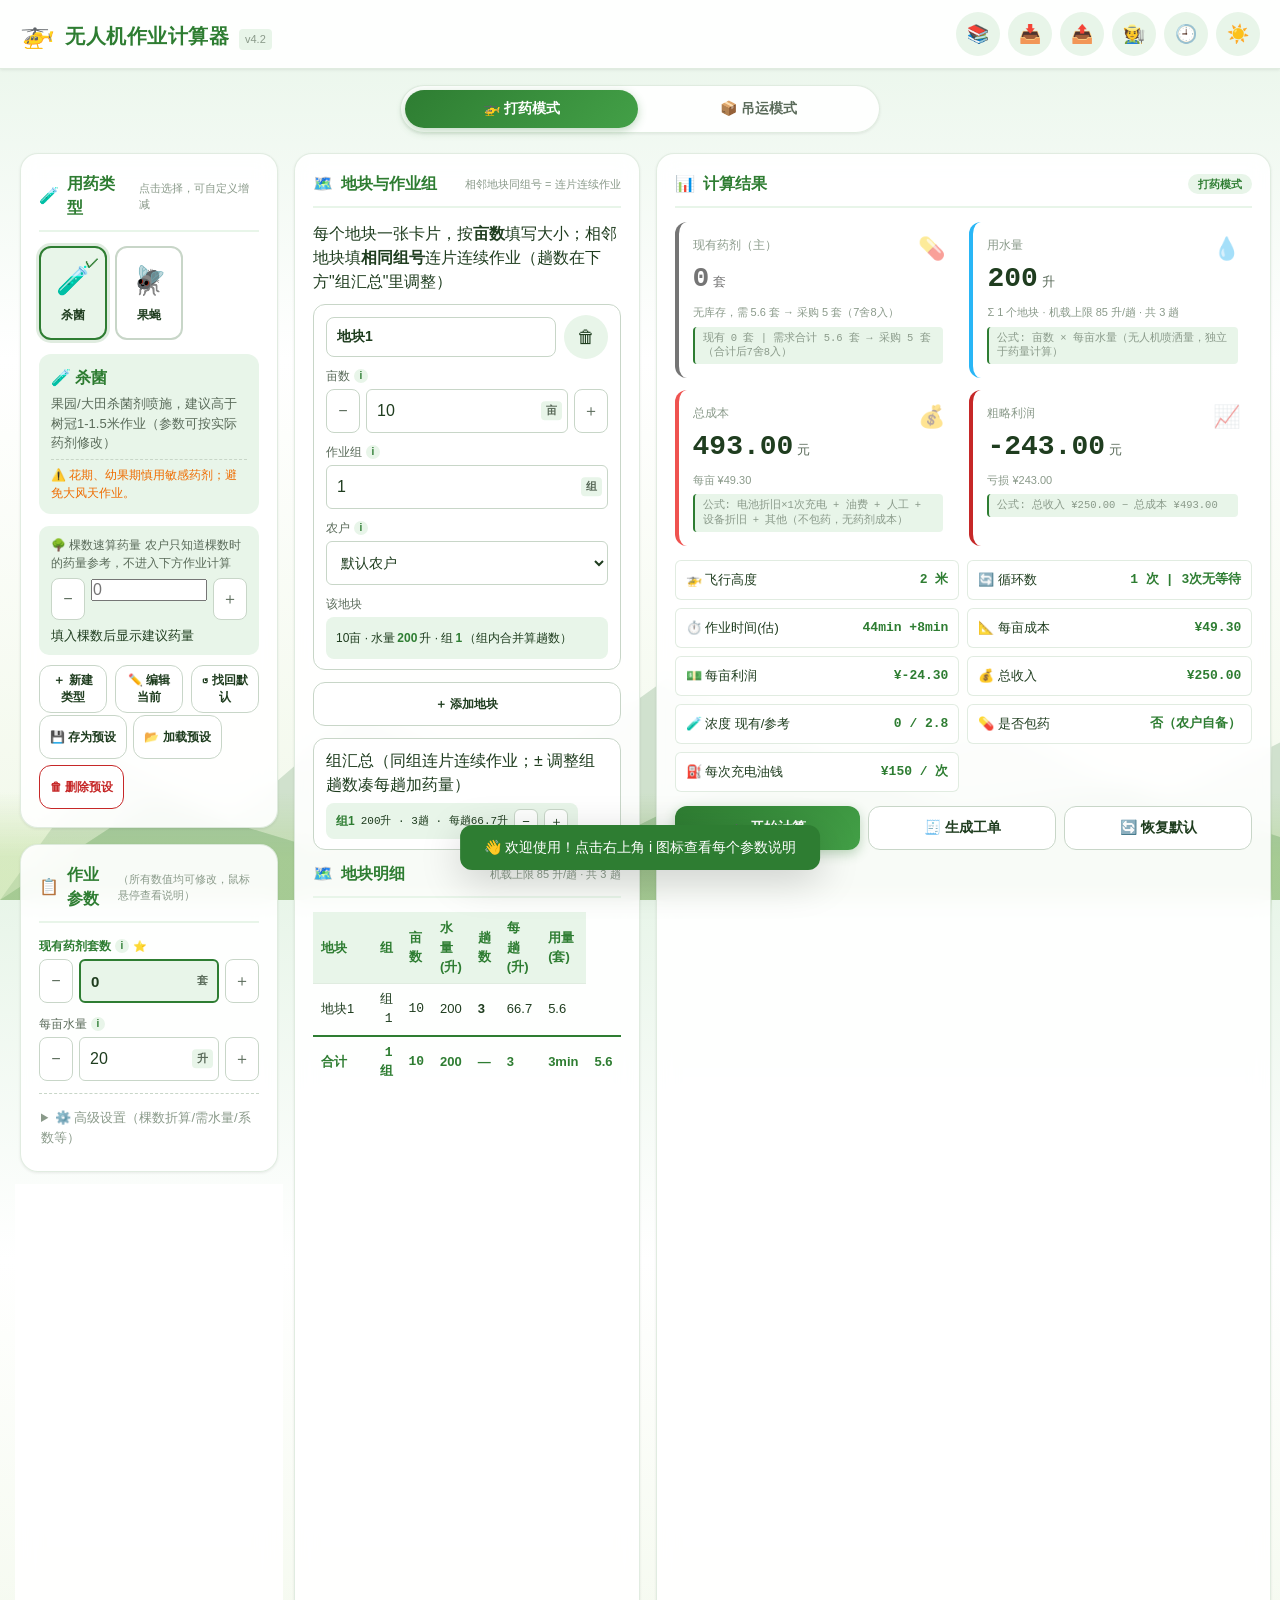
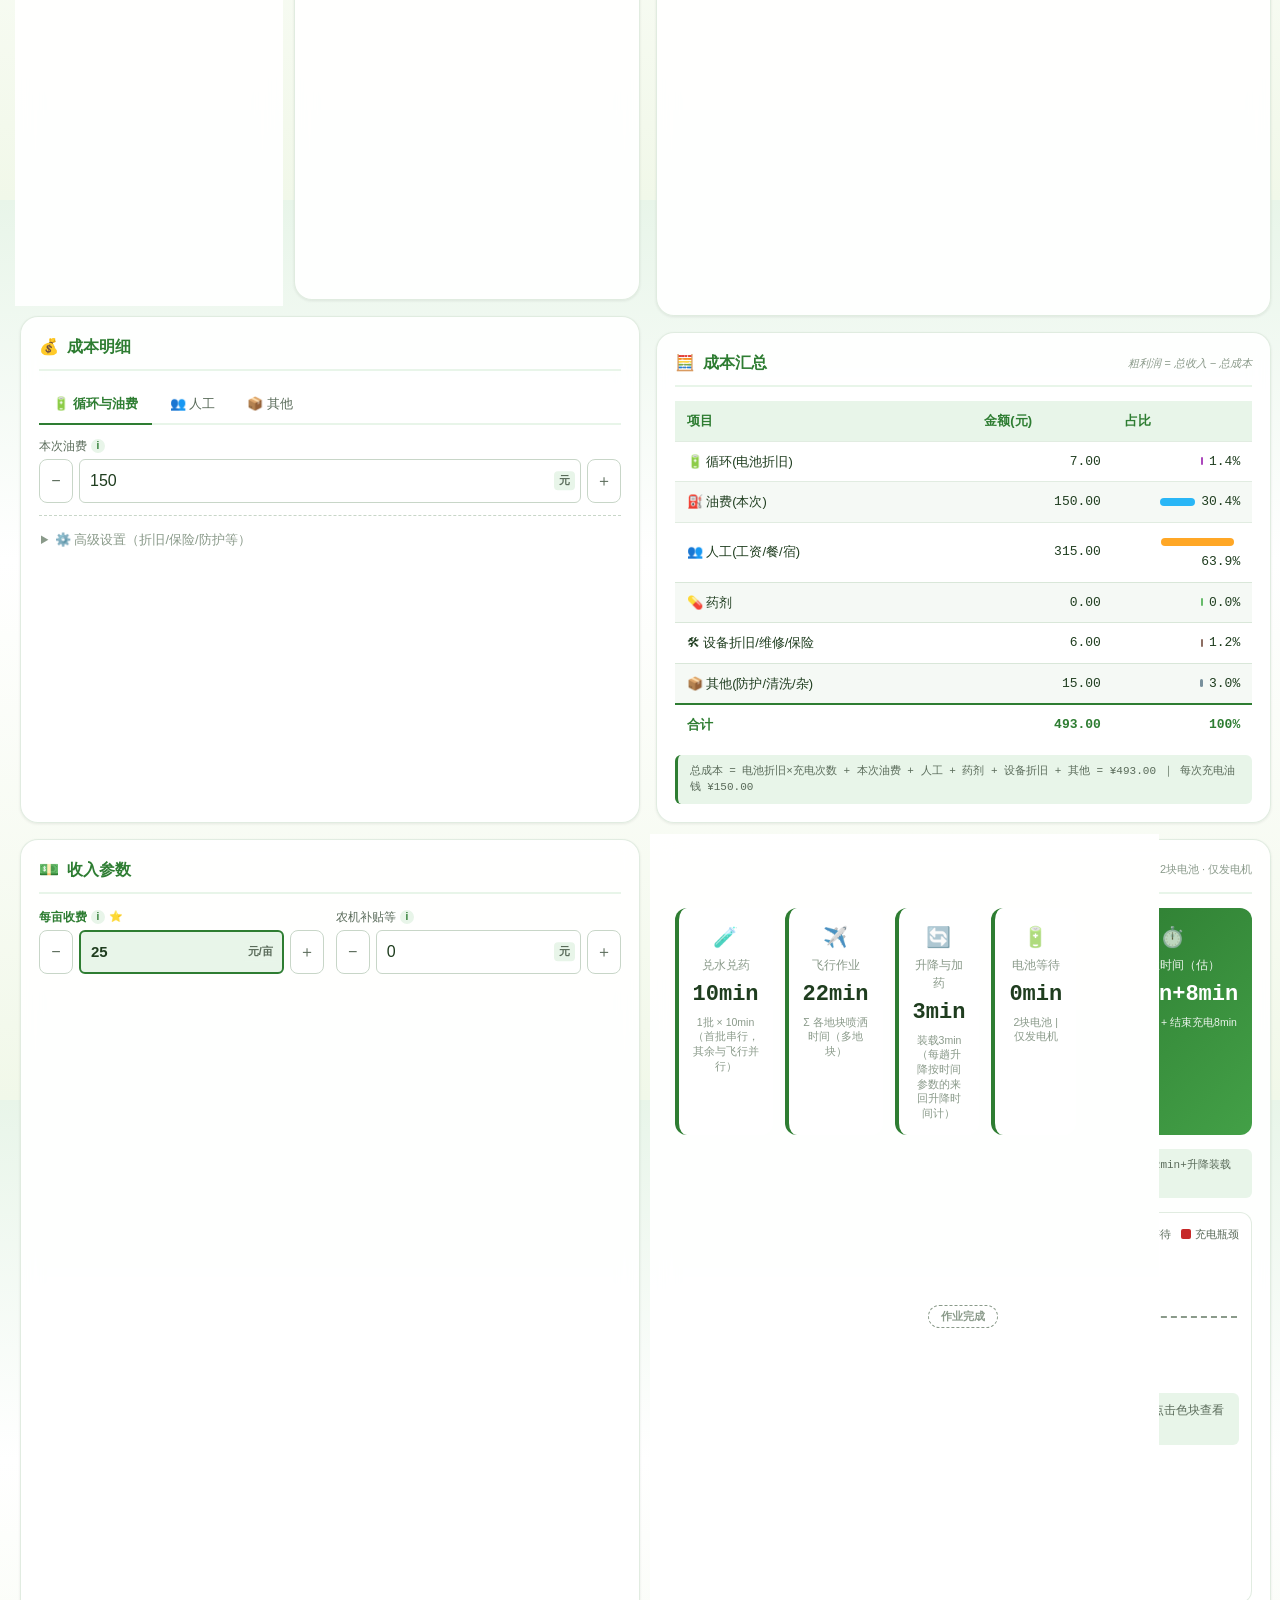
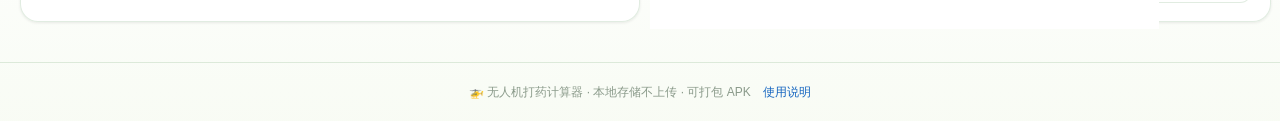
==== commit 2d3ab2c1: "feat(tree-quick): 棵数速算药量——独立参考工具（不接地块/作业引擎） - 用途：农户不知道亩数、只说大致棵数时的药量参考；与作业亩数、   地块列表、趟数成本完全无关（用户澄清后的正" ====
--- a/androidapp/app/src/main/assets/www/index.html
+++ b/androidapp/app/src/main/assets/www/index.html
@@ -81,6 +81,15 @@
         <div class="plant-info-desc" id="plantInfoDesc">请选择用药类型</div>
         <div class="plant-info-notes" id="plantInfoNotes"></div>
       </div>
+      <div class="tree-quick">
+        <div class="tree-quick-title">🌳 棵数速算药量 <span class="hint">农户只知道棵数时的药量参考，不进入下方作业计算</span></div>
+        <div class="stepper" data-step="10">
+          <button type="button" class="st-btn st-minus" aria-label="减少">−</button>
+          <div class="unit-suffix" data-unit="棵"><input type="number" id="treeQuickInput" step="10" min="0" placeholder="0"></div>
+          <button type="button" class="st-btn st-plus" aria-label="增加">＋</button>
+        </div>
+        <div id="treeQuickOut" class="tree-quick-out">填入棵数后显示建议药量</div>
+      </div>
       <div class="type-actions">
         <button id="addTypeBtn" class="btn btn-secondary btn-sm">＋ 新建类型</button>
         <button id="editTypeBtn" class="btn btn-secondary btn-sm">✏️ 编辑当前</button>
--- a/androidapp/app/src/main/assets/www/css/style.css
+++ b/androidapp/app/src/main/assets/www/css/style.css
@@ -1683,3 +1683,15 @@
 .fc-meta { display: flex; flex-wrap: wrap; gap: 4px 10px; font-size: 11px; color: var(--text-secondary); margin-top: 4px; }
 .fc-tpl { font-size: 11px; color: var(--accent); margin-top: 3px; }
 .fc-notes { font-size: 11px; color: var(--text-muted); margin-top: 2px; overflow: hidden; text-overflow: ellipsis; white-space: nowrap; }
+
+
+/* 棵数速算药量（独立参考工具） */
+.tree-quick {
+  margin-top: 10px;
+  background: var(--accent-soft);
+  border-radius: 10px;
+  padding: 10px 12px;
+}
+.tree-quick-title { font-size: 12px; color: var(--text-secondary); margin-bottom: 6px; }
+.tree-quick-out { margin-top: 6px; font-size: 13px; color: var(--text-primary); }
+.tree-quick-out b { color: var(--accent); }
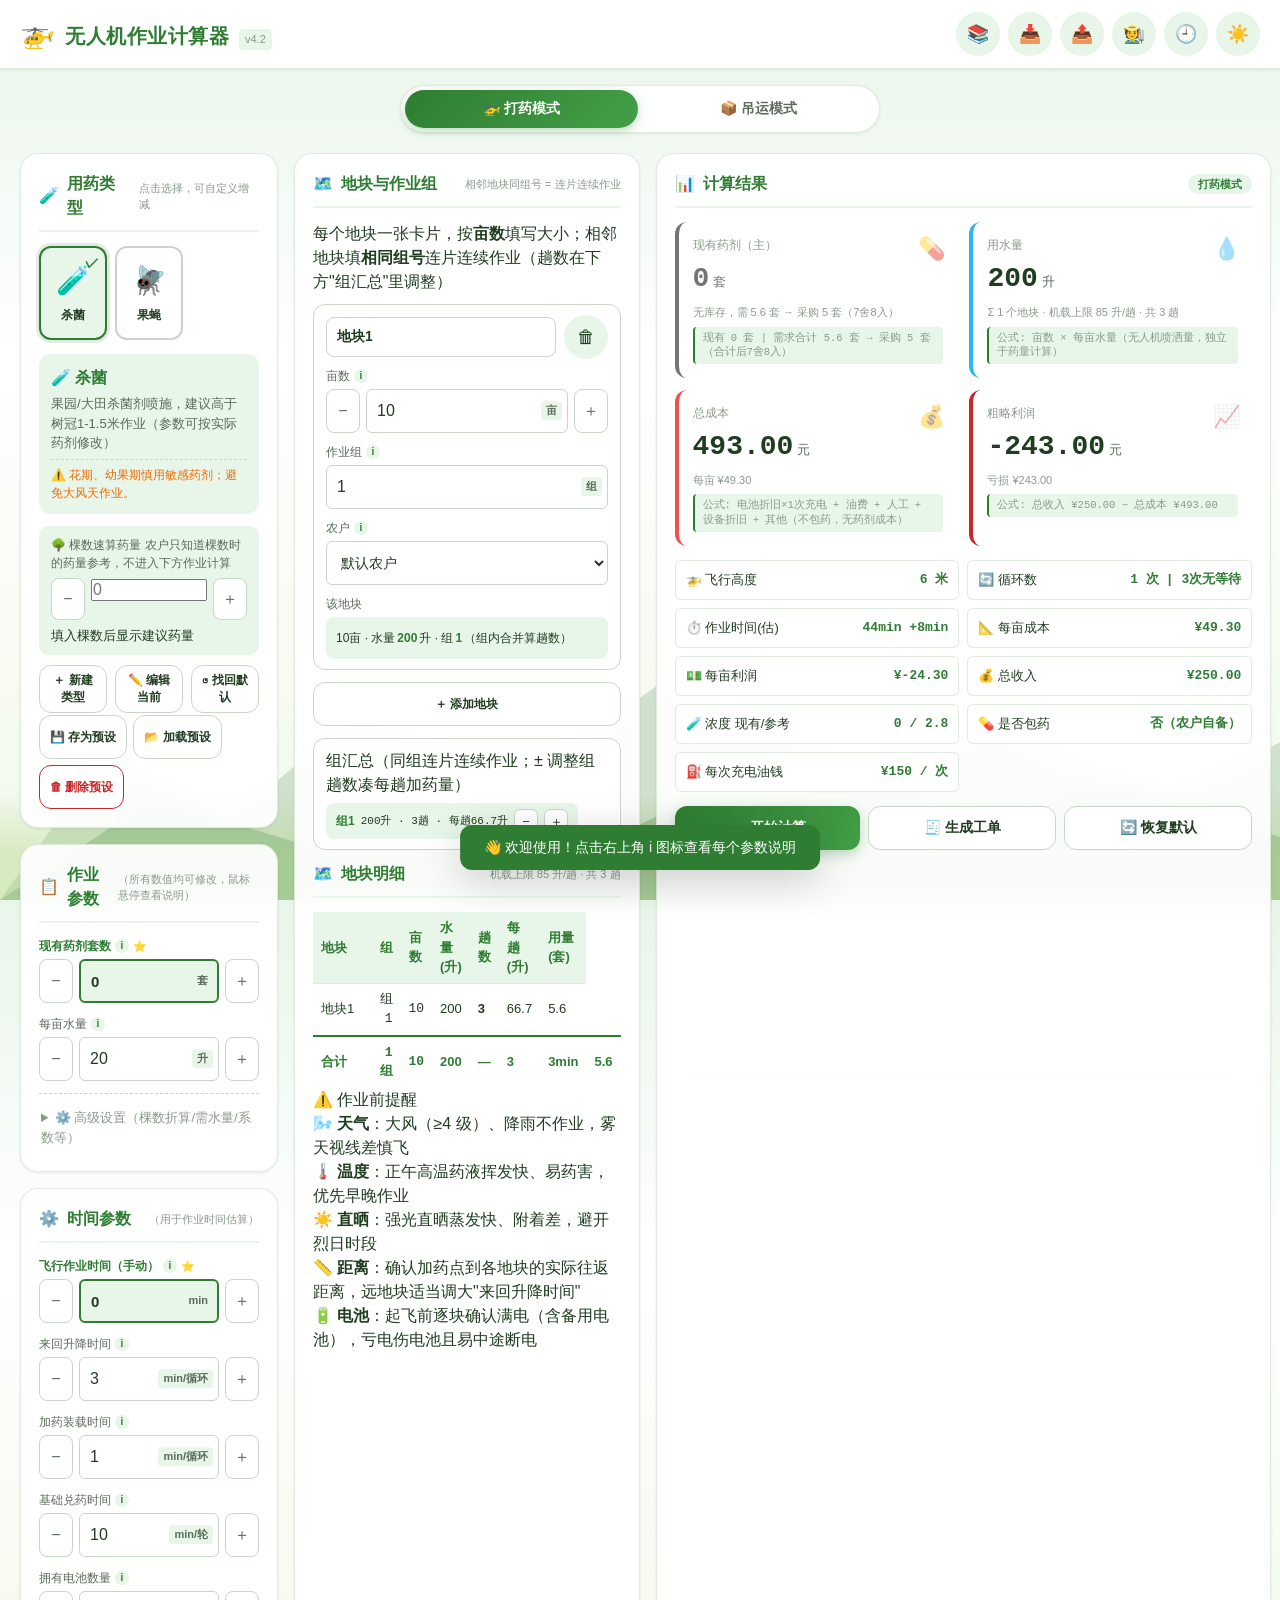
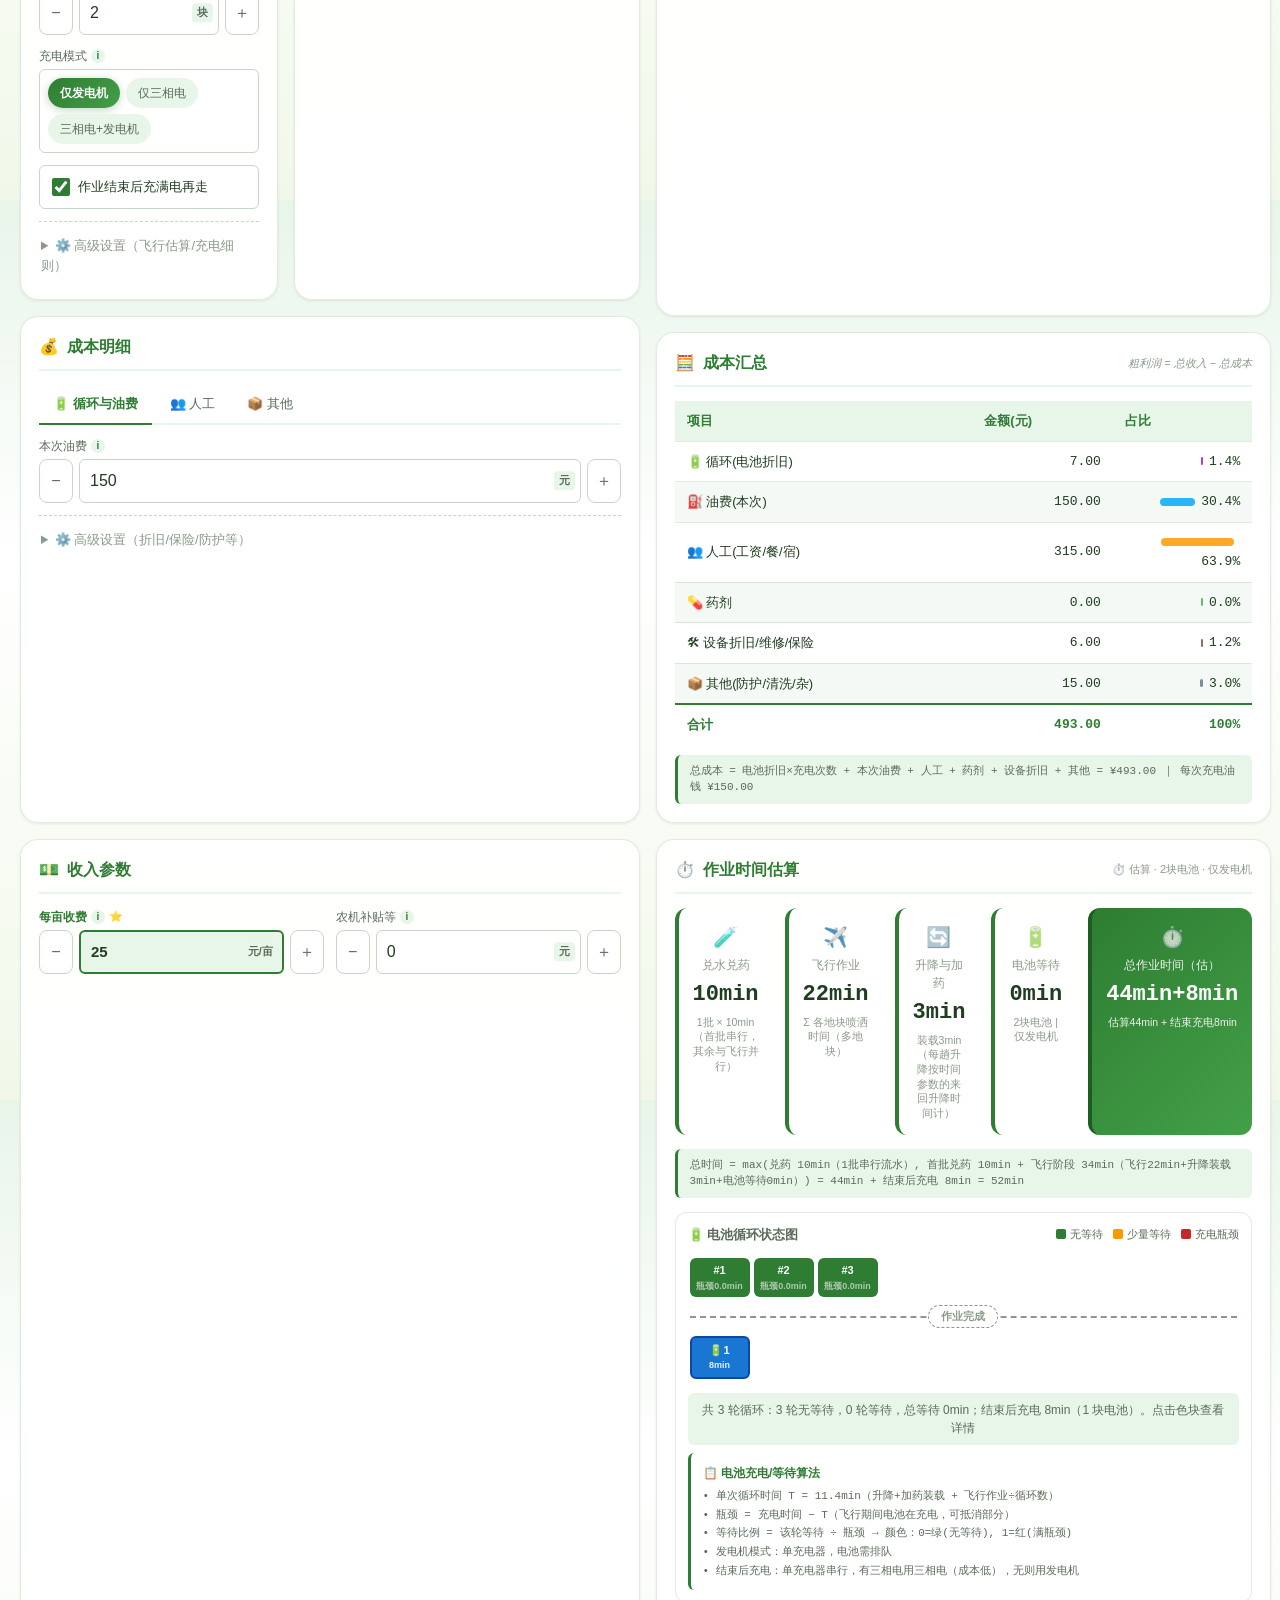
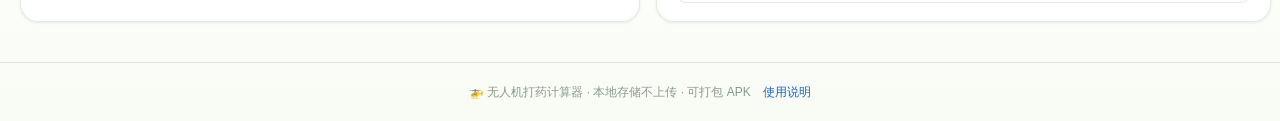
==== commit ede66fea: "feat(tips): 作业前提醒卡 + 工单作业前检查段 - 地块面板底部固定「⚠️ 作业前提醒」卡：天气（大风≥4级/降雨）、   温度（正午高温挥发/药害）、直晒（强光蒸发/附着差）、   距离" ====
--- a/androidapp/app/src/main/assets/www/index.html
+++ b/androidapp/app/src/main/assets/www/index.html
@@ -108,6 +108,16 @@
       <div class="panel-title"><span>🗺️</span> 地块与作业组 <span class="hint">相邻地块同组号 = 连片连续作业</span></div>
       <div id="plotsEditor" aria-label="地块编辑器"></div>
       <div id="plotsTableWrap"></div>
+      <div class="job-tips" aria-label="作业前提醒">
+        <div class="job-tips-title">⚠️ 作业前提醒</div>
+        <ul>
+          <li>🌬️ <b>天气</b>：大风（≥4 级）、降雨不作业，雾天视线差慎飞</li>
+          <li>🌡️ <b>温度</b>：正午高温药液挥发快、易药害，优先早晚作业</li>
+          <li>☀️ <b>直晒</b>：强光直晒蒸发快、附着差，避开烈日时段</li>
+          <li>📏 <b>距离</b>：确认加药点到各地块的实际往返距离，远地块适当调大"来回升降时间"</li>
+          <li>🔋 <b>电池</b>：起飞前逐块确认满电（含备用电池），亏电伤电池且易中途断电</li>
+        </ul>
+      </div>
     </section>
 
     <!-- 右侧：结果卡片 -->
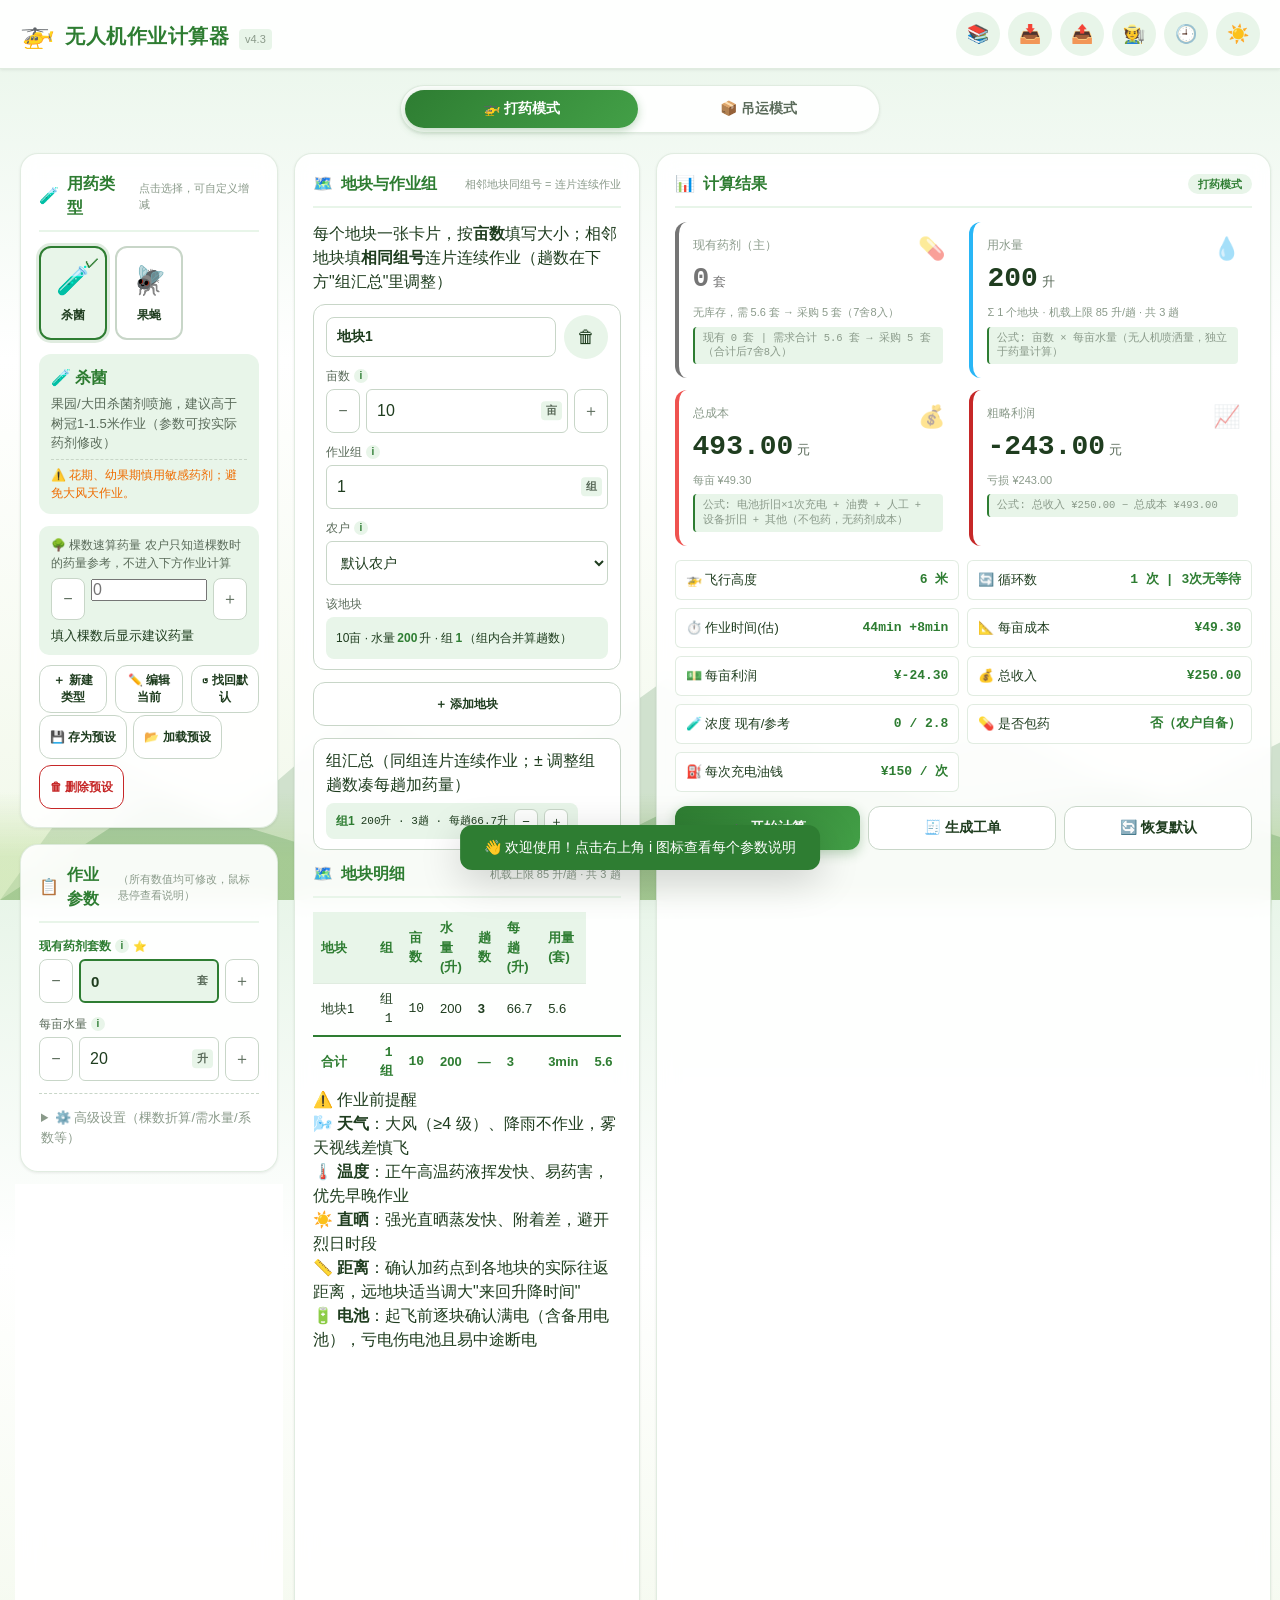
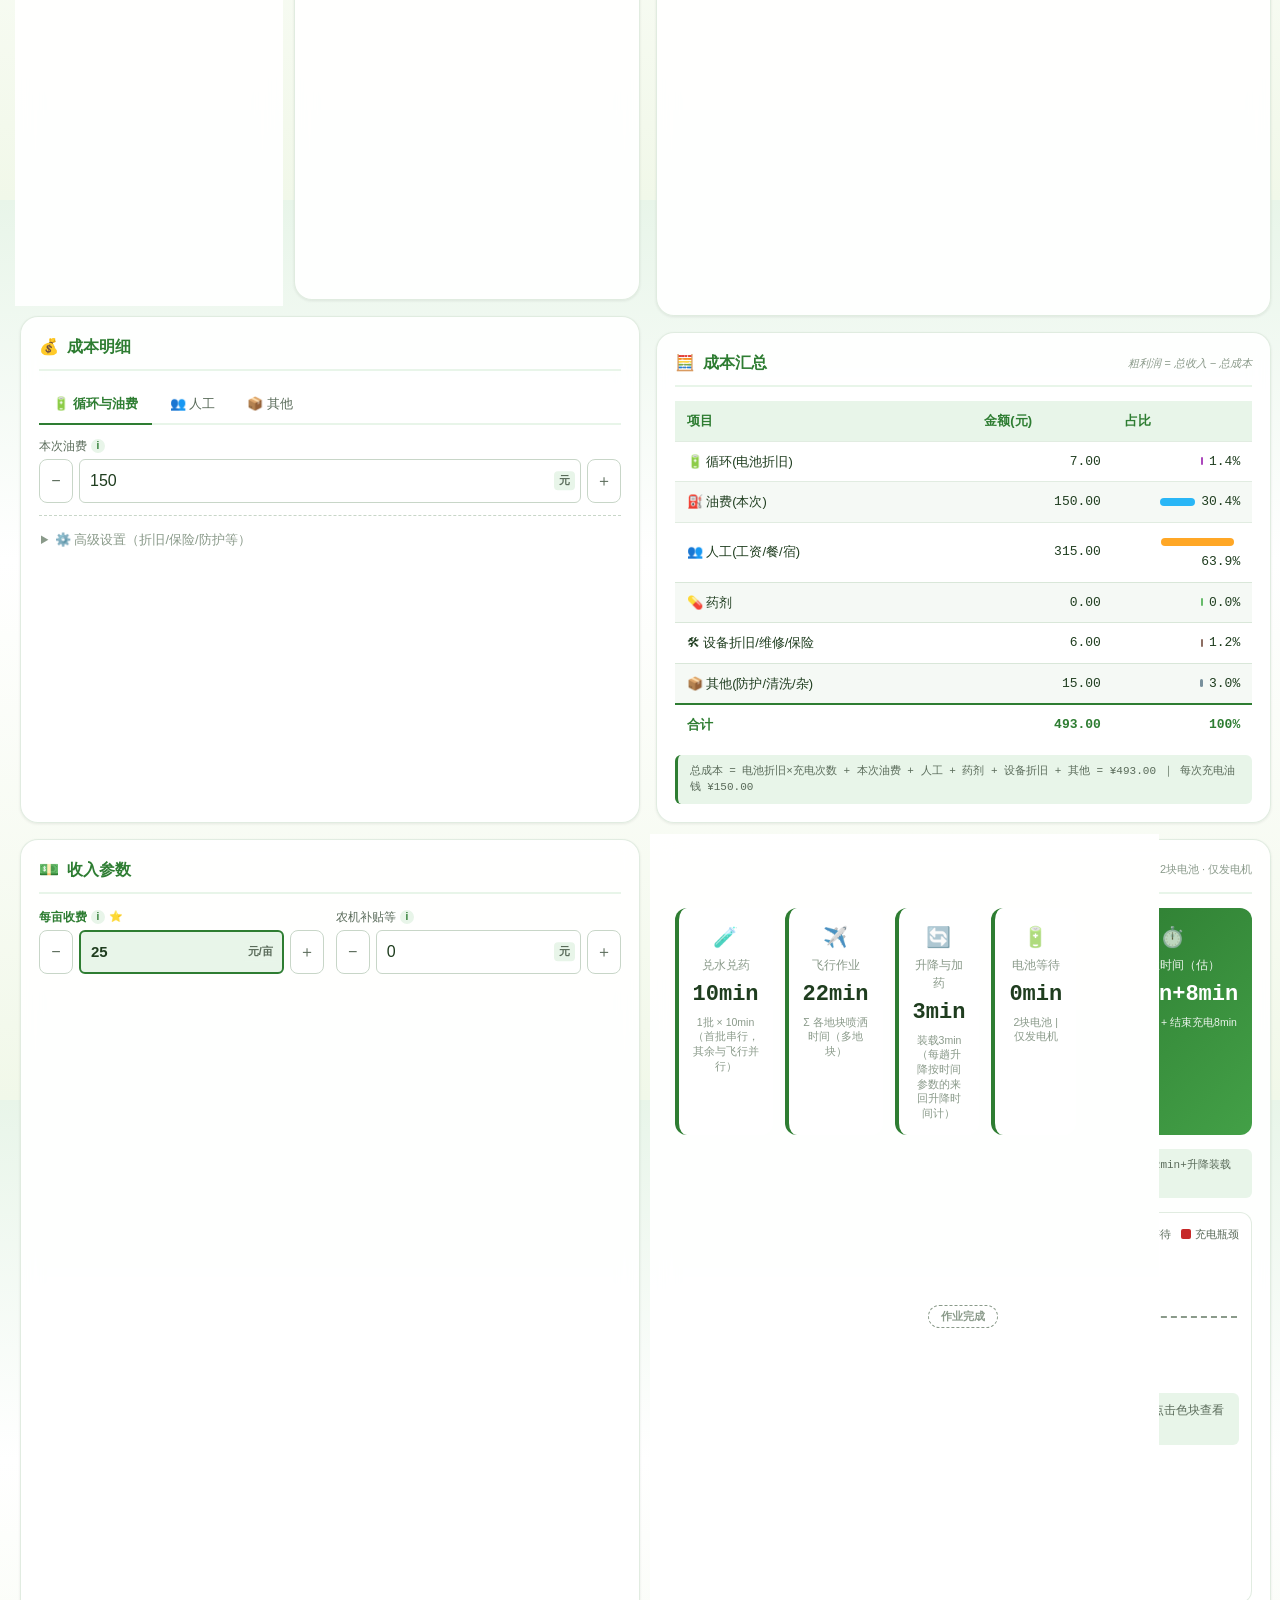
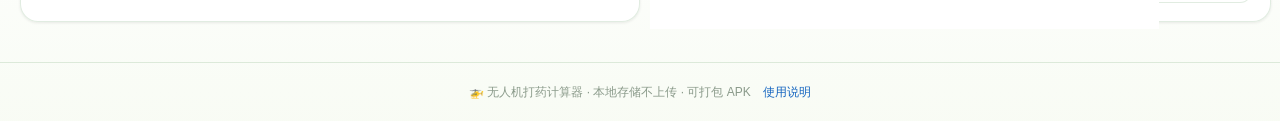
==== commit 0afce170: "chore: v4.3 版本收尾（缓存版本/同步/standalone/文档） - 版本 v4.2.1 → v4.3，SW 缓存版本递增；www 同步（并清理误拷贝的   www/ui.js）；sta" ====
--- a/androidapp/app/src/main/assets/www/index.html
+++ b/androidapp/app/src/main/assets/www/index.html
@@ -54,7 +54,7 @@
     <div class="header-left">
       <span class="app-logo" aria-hidden="true">🚁</span>
       <h1><span class="t-full">无人机作业计算器</span><span class="t-short">打药计算器</span></h1>
-      <span class="app-version">v4.2</span>
+      <span class="app-version">v4.3</span>
     </div>
     <div class="header-actions">
       <button id="presetBtn" class="icon-btn" title="预设管理" aria-label="预设管理">📚</button>
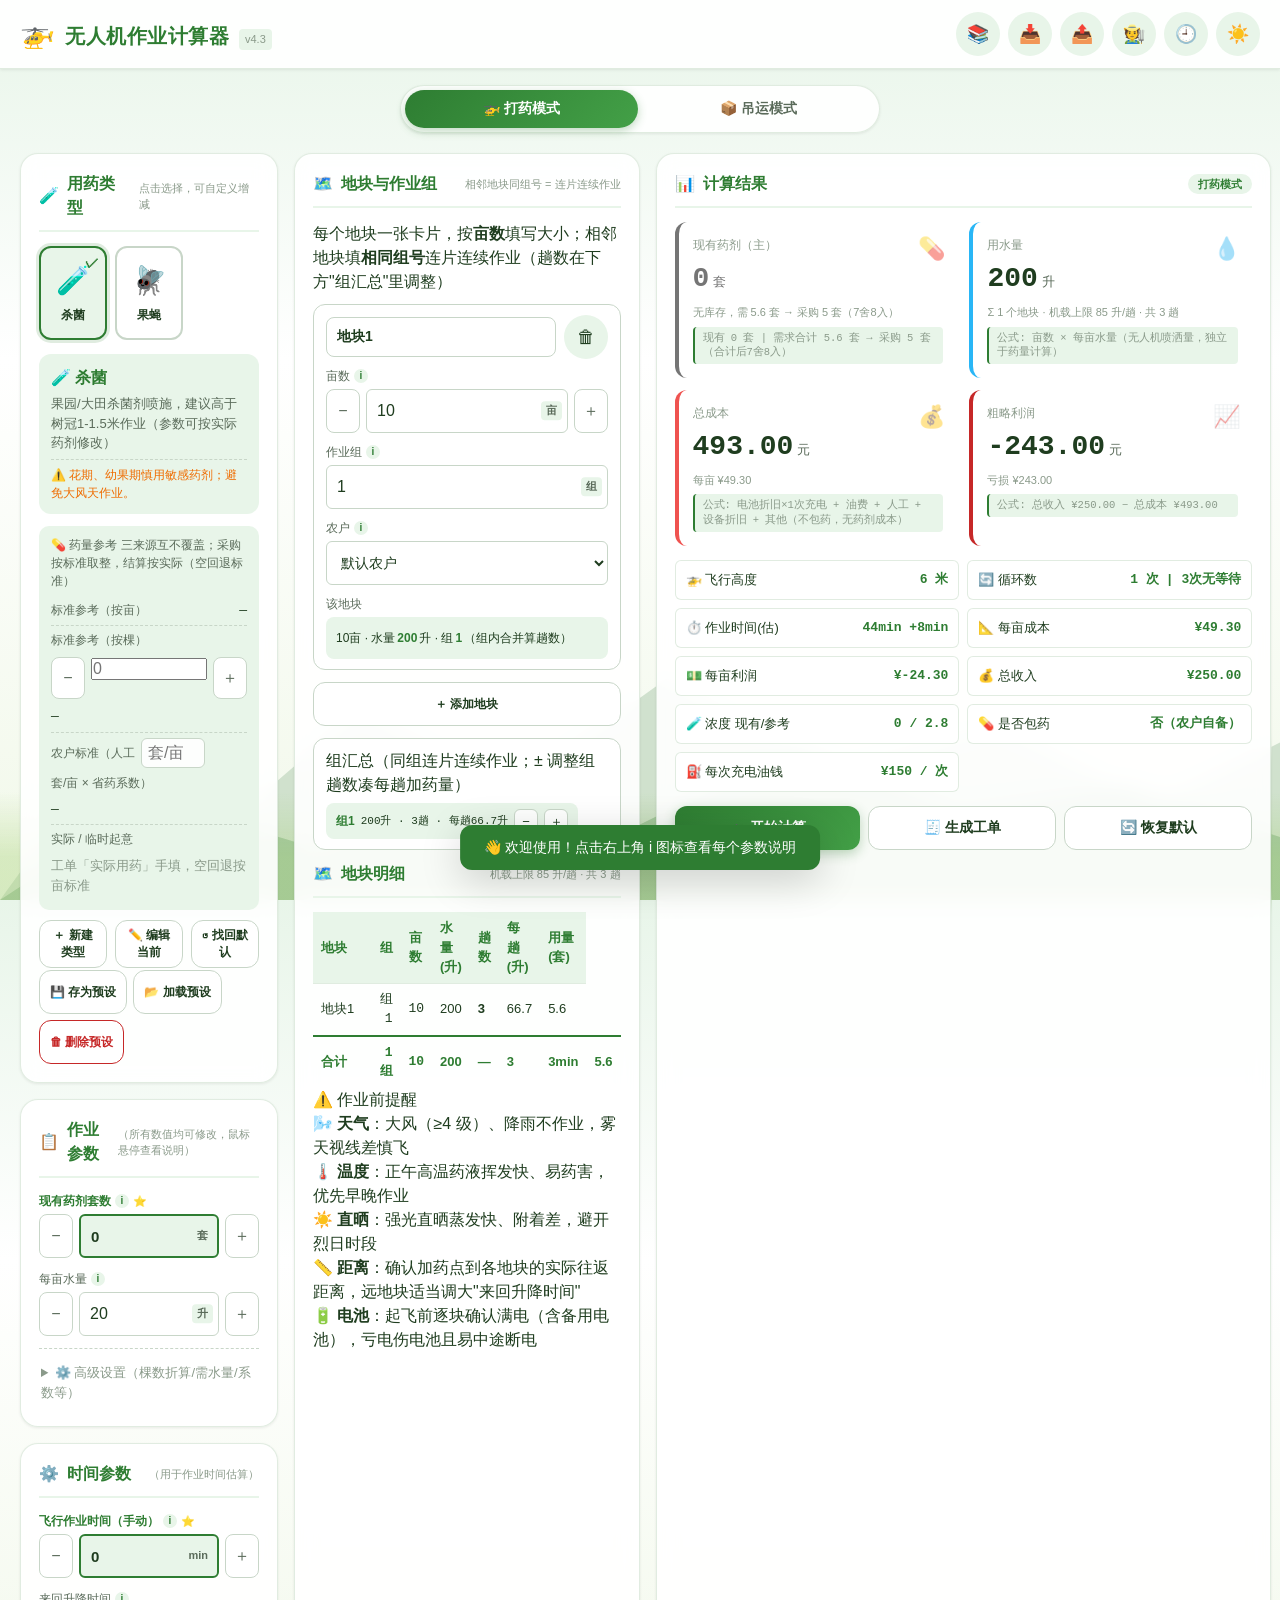
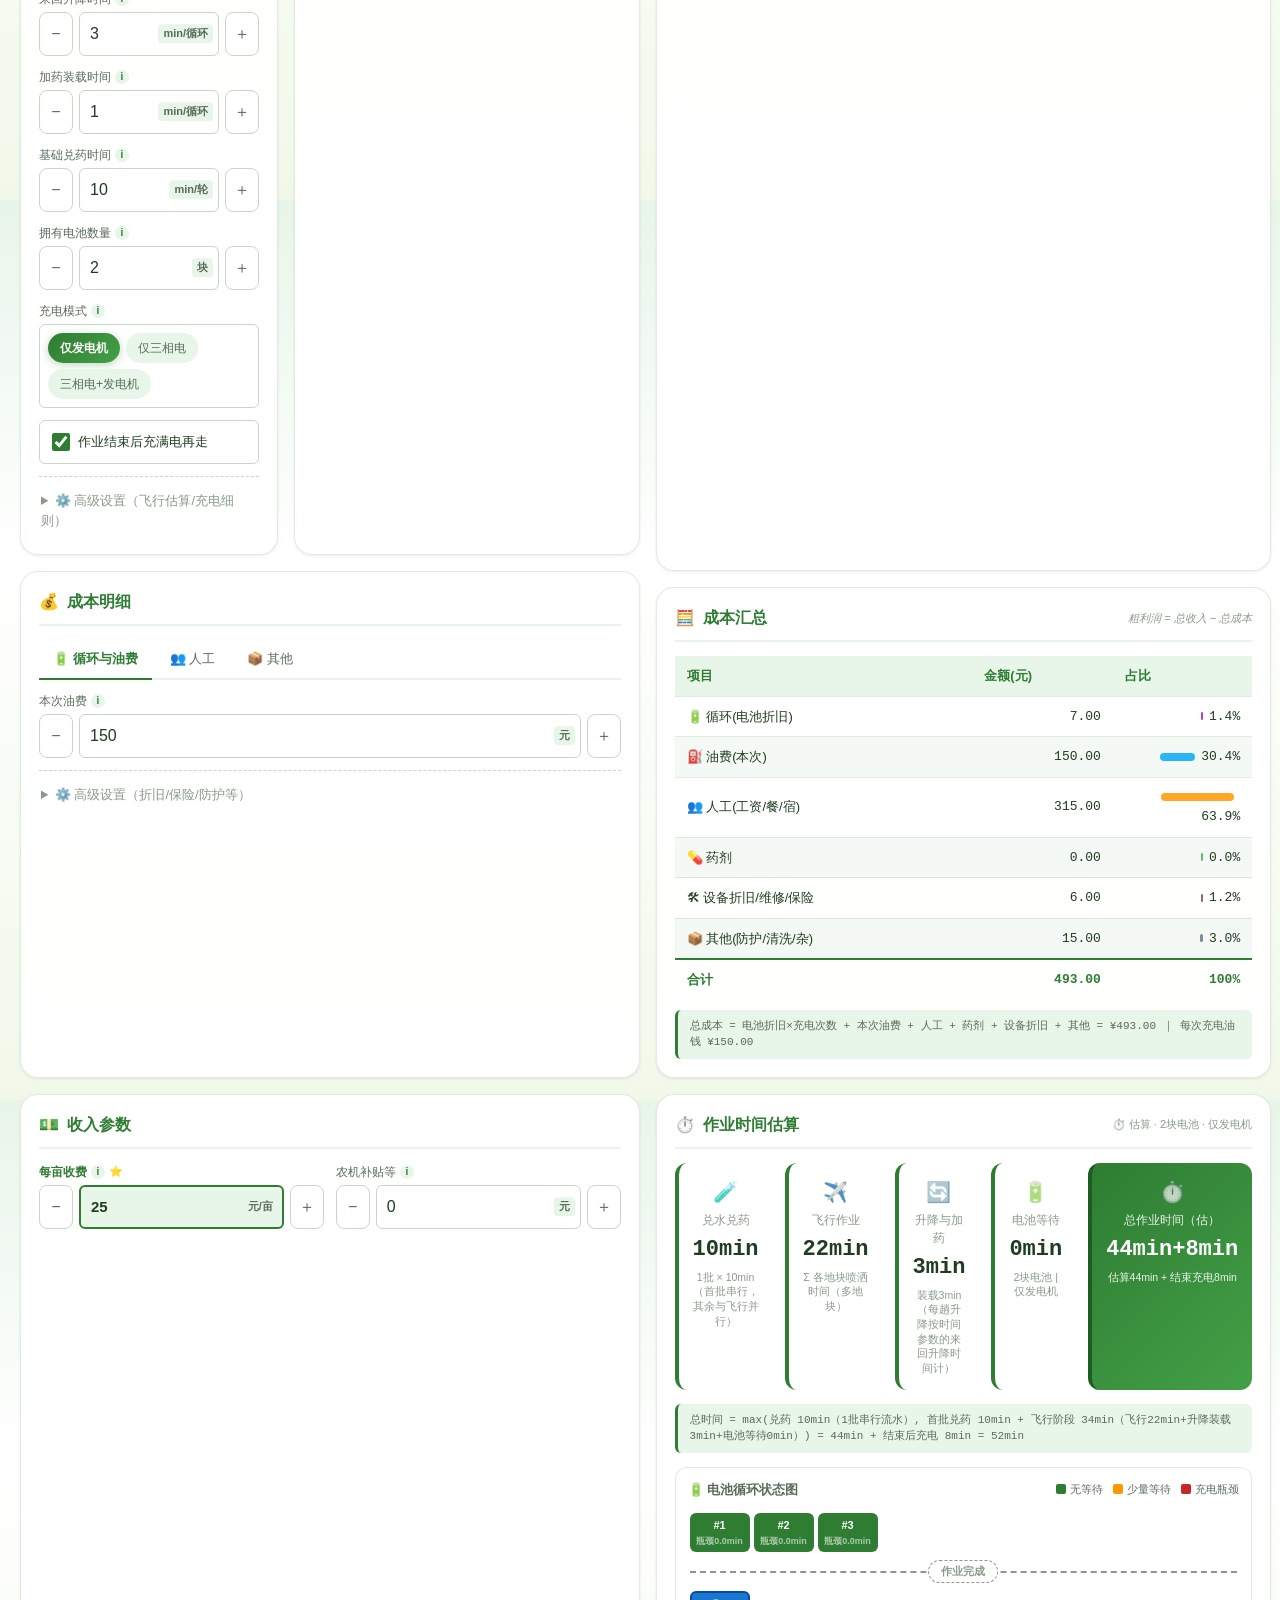
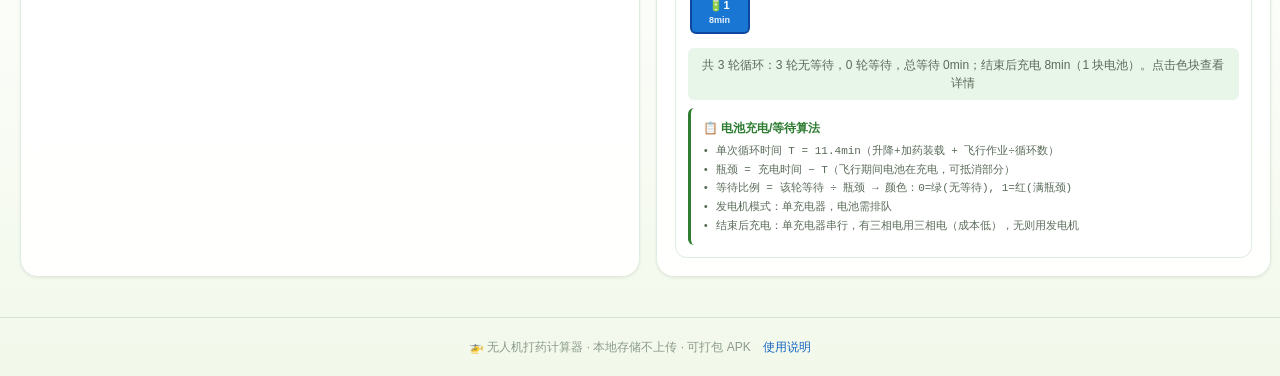
==== commit c0052798: "feat(dose-ref): 药量参考四来源卡——人工打药量（农户标准）+ 亩/棵标准 + 实际 - 新增「人工打药量」（套/亩，可空）：农户自己的打药标准 - 农户标准药量 = 亩数 × 人工套/" ====
--- a/androidapp/app/src/main/assets/www/index.html
+++ b/androidapp/app/src/main/assets/www/index.html
@@ -81,14 +81,22 @@
         <div class="plant-info-desc" id="plantInfoDesc">请选择用药类型</div>
         <div class="plant-info-notes" id="plantInfoNotes"></div>
       </div>
-      <div class="tree-quick">
-        <div class="tree-quick-title">🌳 棵数速算药量 <span class="hint">农户只知道棵数时的药量参考，不进入下方作业计算</span></div>
-        <div class="stepper" data-step="10">
-          <button type="button" class="st-btn st-minus" aria-label="减少">−</button>
-          <div class="unit-suffix" data-unit="棵"><input type="number" id="treeQuickInput" step="10" min="0" placeholder="0"></div>
-          <button type="button" class="st-btn st-plus" aria-label="增加">＋</button>
-        </div>
-        <div id="treeQuickOut" class="tree-quick-out">填入棵数后显示建议药量</div>
+      <div class="tree-quick dose-ref">
+        <div class="tree-quick-title">💊 药量参考 <span class="hint">三来源互不覆盖；采购按标准取整，结算按实际（空回退标准）</span></div>
+        <div class="dose-row"><span class="dose-label">标准参考（按亩）</span><span class="dose-val" id="doseByArea">—</span></div>
+        <div class="dose-row"><span class="dose-label">标准参考（按棵）</span>
+          <div class="stepper" data-step="10">
+            <button type="button" class="st-btn st-minus" aria-label="减少">−</button>
+            <div class="unit-suffix" data-unit="棵"><input type="number" id="treeQuickInput" step="10" min="0" placeholder="0"></div>
+            <button type="button" class="st-btn st-plus" aria-label="增加">＋</button>
+          </div>
+          <span class="dose-val" id="doseByTree">—</span>
+        </div>
+        <div class="dose-row">
+          <span class="dose-label">农户标准（人工 <input type="number" id="manualDoseInput" step="0.1" min="0" placeholder="套/亩"> 套/亩 × 省药系数）</span>
+          <span class="dose-val" id="doseFarmer">—</span>
+        </div>
+        <div class="dose-row"><span class="dose-label">实际 / 临时起意</span><span class="dose-val dose-dim">工单「实际用药」手填，空回退按亩标准</span></div>
       </div>
       <div class="type-actions">
         <button id="addTypeBtn" class="btn btn-secondary btn-sm">＋ 新建类型</button>
--- a/androidapp/app/src/main/assets/www/css/style.css
+++ b/androidapp/app/src/main/assets/www/css/style.css
@@ -1695,3 +1695,18 @@
 .tree-quick-title { font-size: 12px; color: var(--text-secondary); margin-bottom: 6px; }
 .tree-quick-out { margin-top: 6px; font-size: 13px; color: var(--text-primary); }
 .tree-quick-out b { color: var(--accent); }
+
+
+/* 药量参考卡行 */
+.dose-row {
+  display: flex; align-items: center; justify-content: space-between;
+  gap: 8px; flex-wrap: wrap;
+  padding: 5px 0;
+  border-bottom: 1px dashed var(--input-border);
+}
+.dose-row:last-child { border-bottom: none; }
+.dose-label { font-size: 12px; color: var(--text-secondary); display: inline-flex; align-items: center; gap: 6px; flex-wrap: wrap; }
+.dose-label input { width: 64px; height: 30px; padding: 2px 6px; background: var(--panel-bg); border: 1px solid var(--input-border); border-radius: 6px; color: var(--text-primary); }
+.dose-val { font-size: 13px; color: var(--text-primary); font-family: var(--font-mono); }
+.dose-val b { color: var(--accent); font-size: 14px; }
+.dose-dim { color: var(--text-muted); font-family: var(--font-sans); }
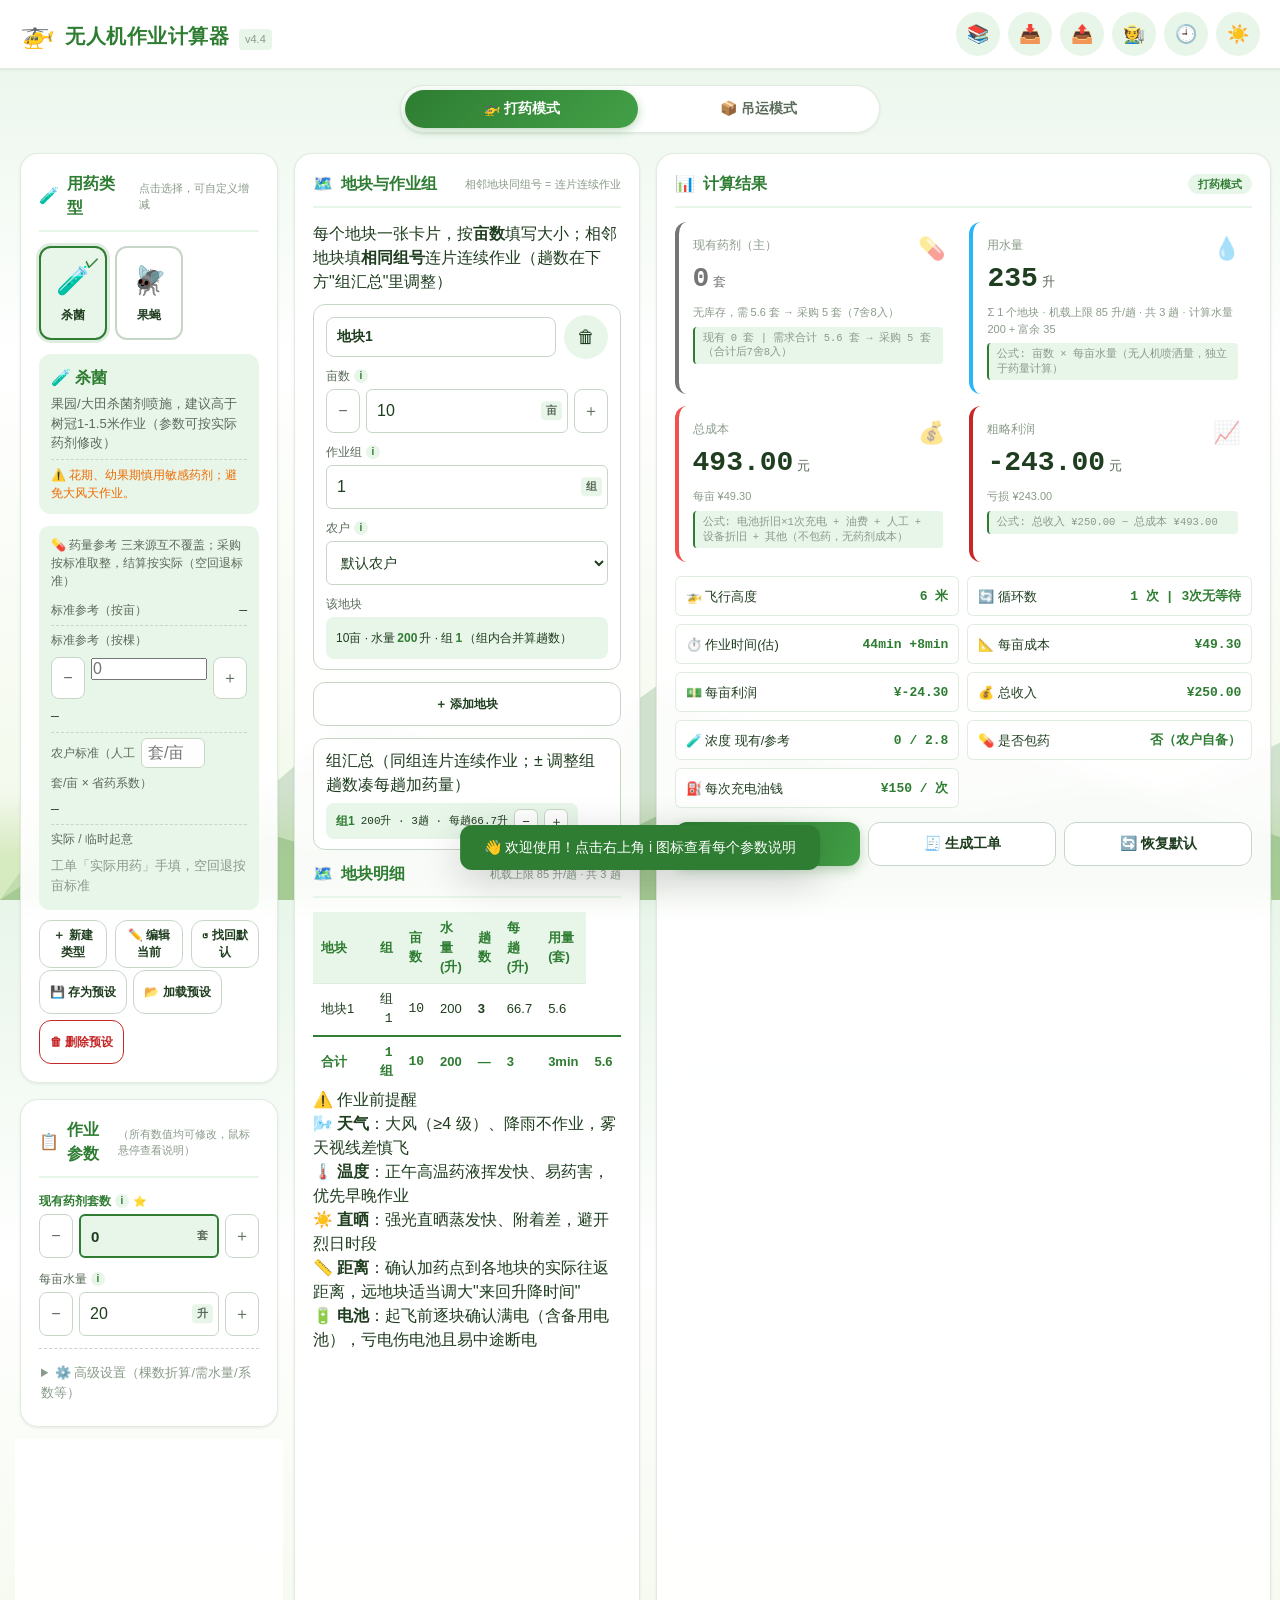
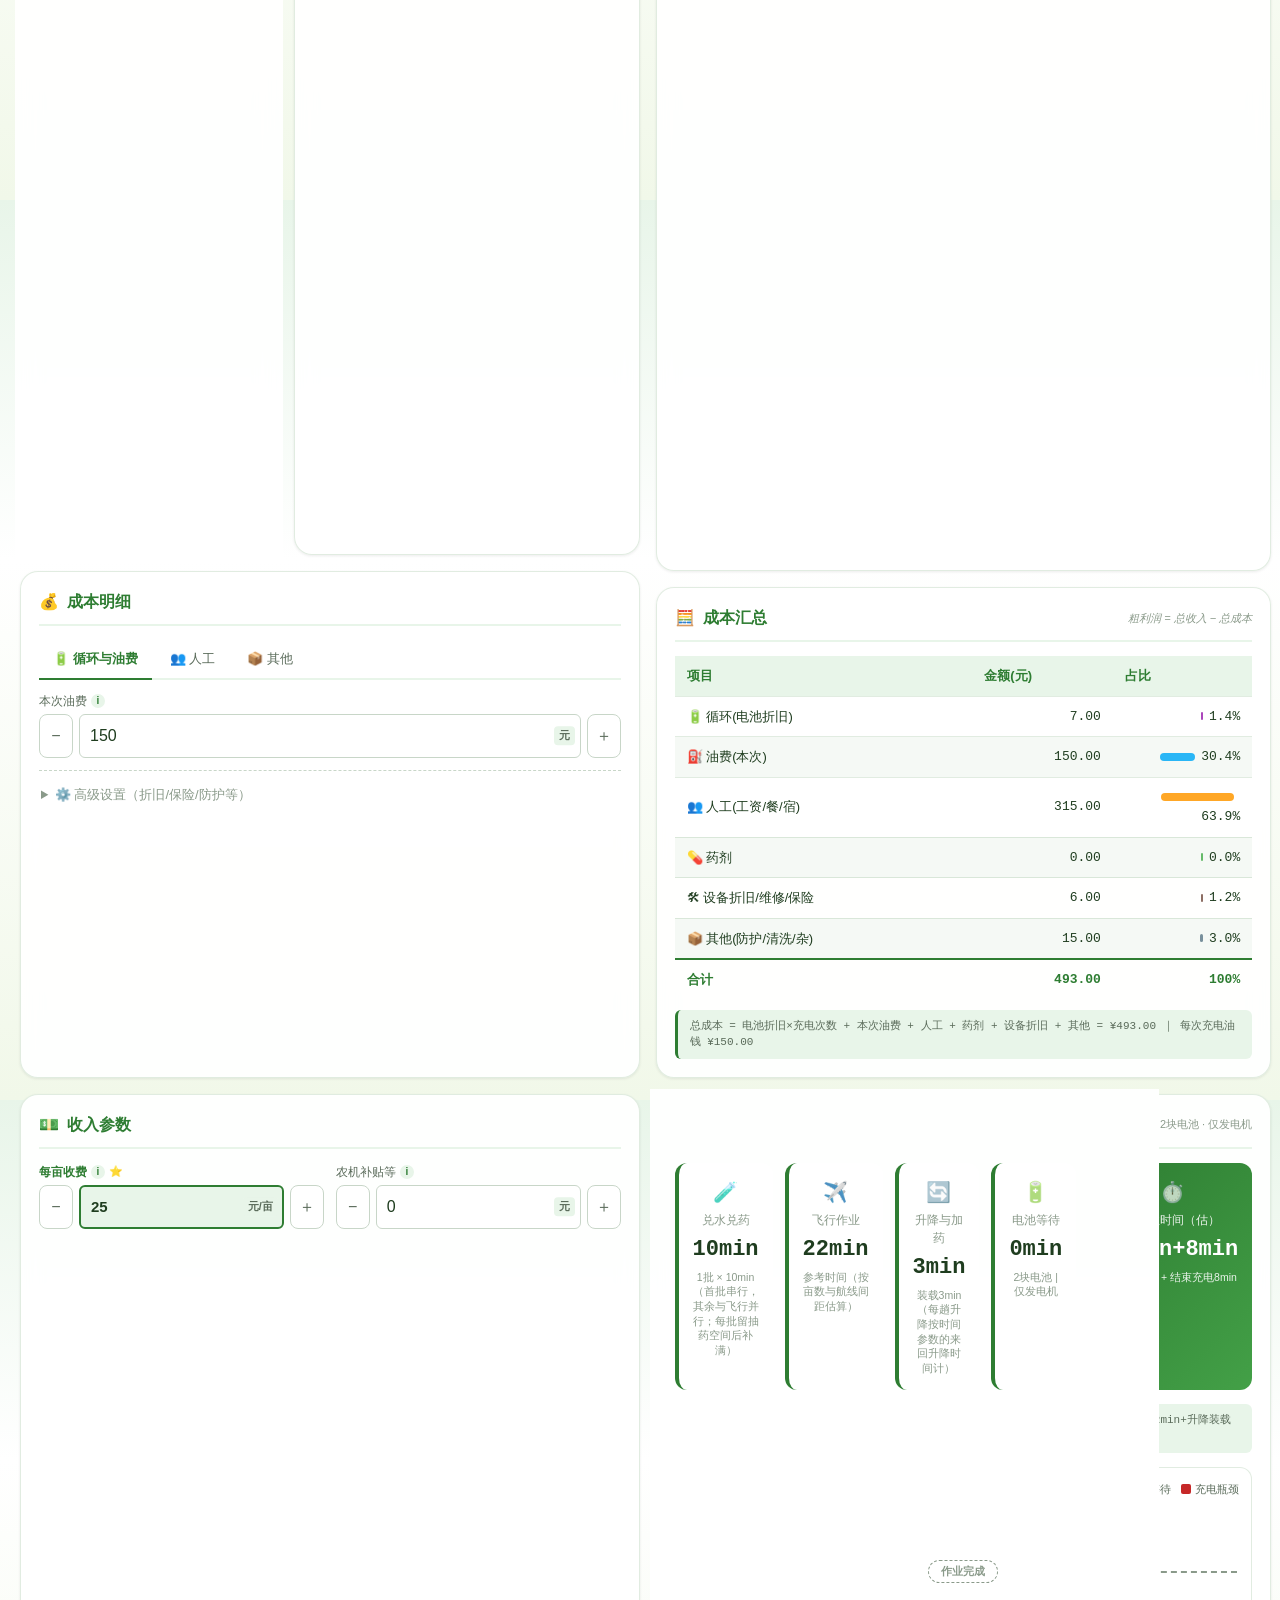
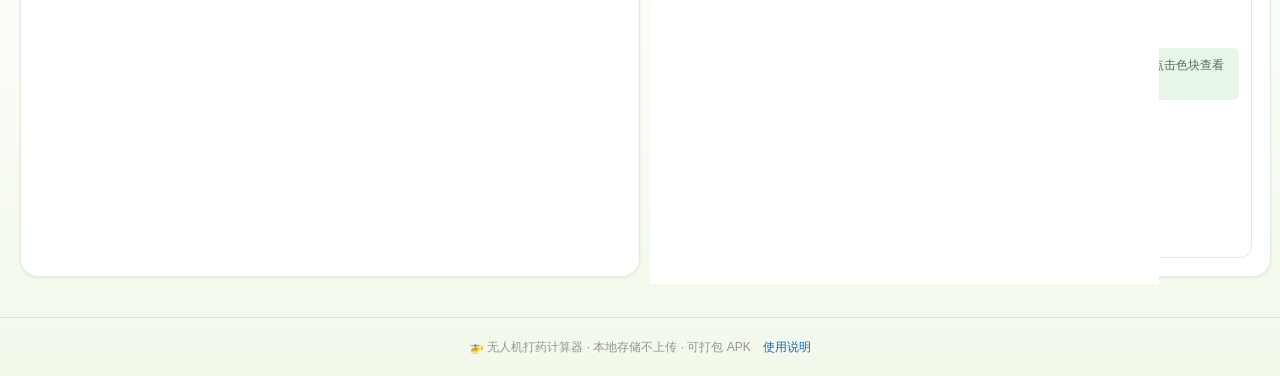
==== commit 3d31380b: "chore: v4.4 版本收尾（版本/SW/同步/standalone/文档）+ 死代码清理 - 版本 v4.3 → v4.4.0，SW 缓存版本递增；androidapp 同步；standalon" ====
--- a/androidapp/app/src/main/assets/www/index.html
+++ b/androidapp/app/src/main/assets/www/index.html
@@ -54,7 +54,7 @@
     <div class="header-left">
       <span class="app-logo" aria-hidden="true">🚁</span>
       <h1><span class="t-full">无人机作业计算器</span><span class="t-short">打药计算器</span></h1>
-      <span class="app-version">v4.3</span>
+      <span class="app-version">v4.4</span>
     </div>
     <div class="header-actions">
       <button id="presetBtn" class="icon-btn" title="预设管理" aria-label="预设管理">📚</button>
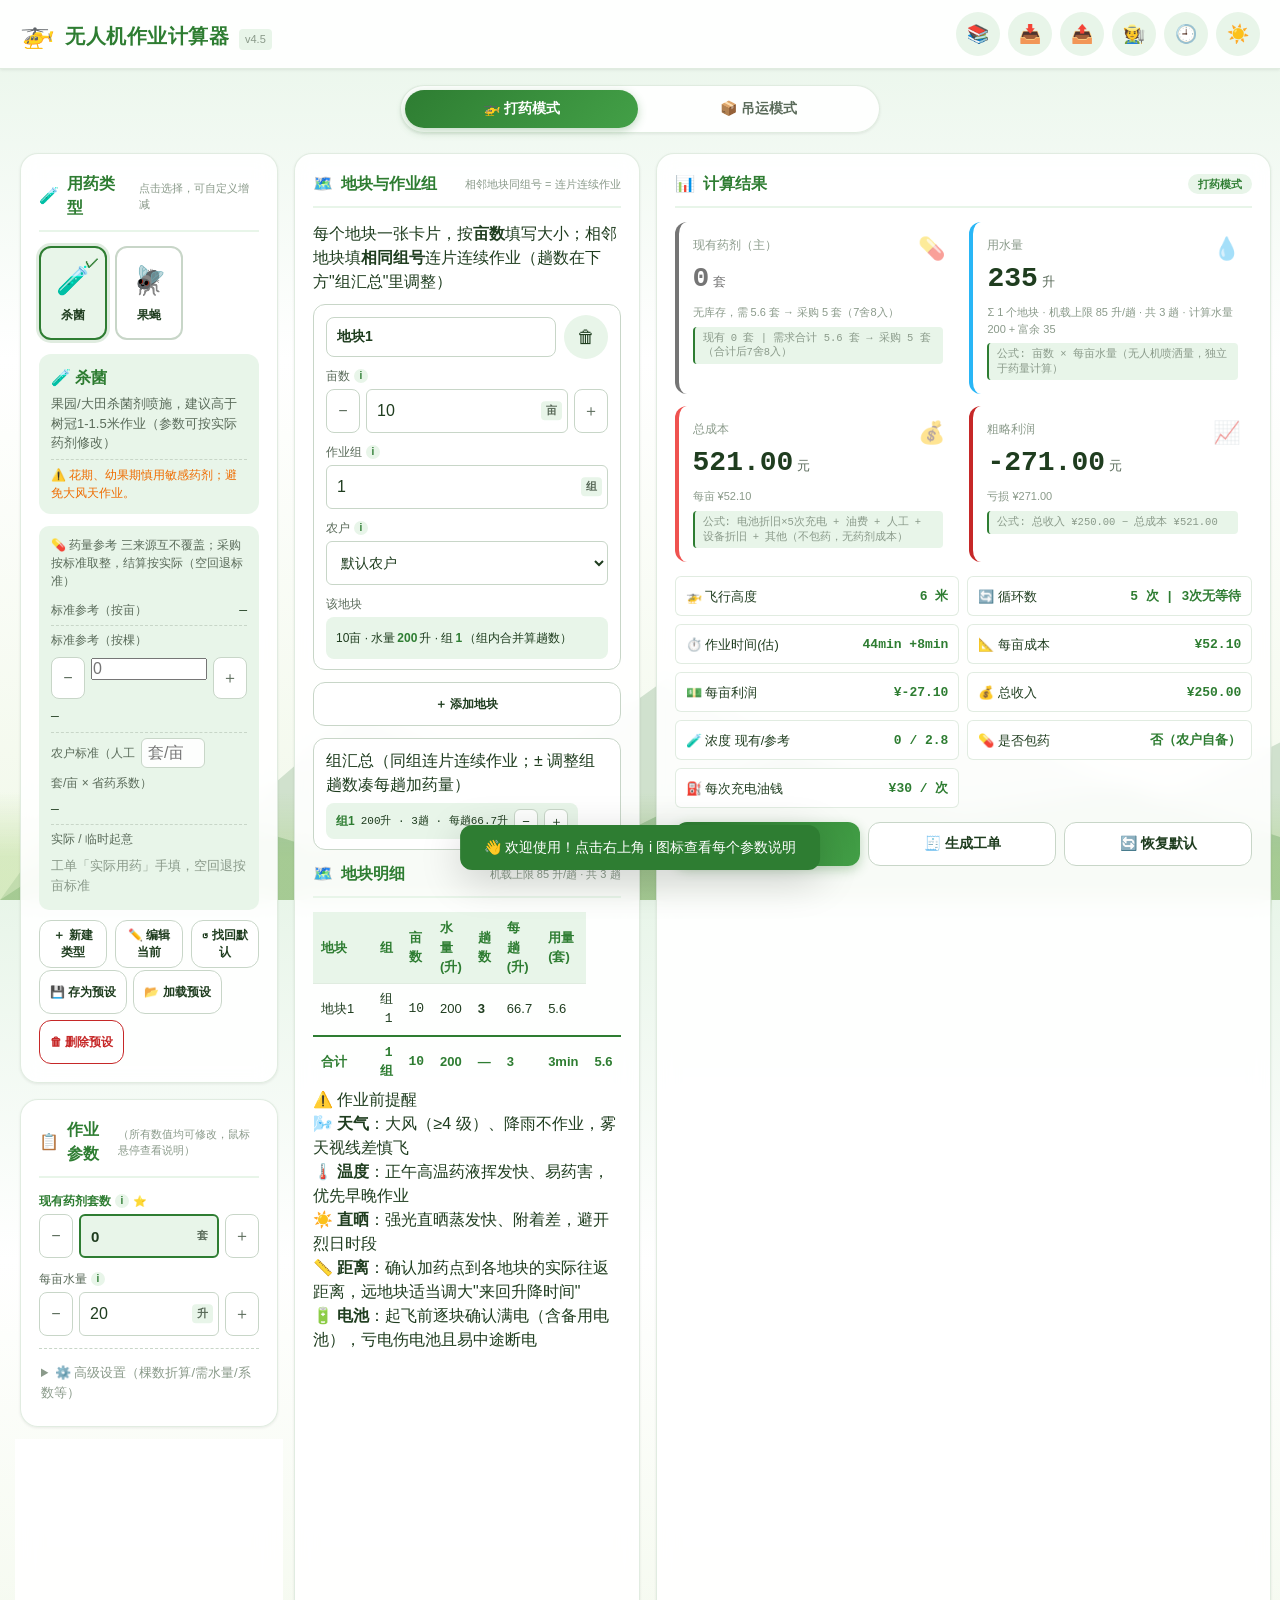
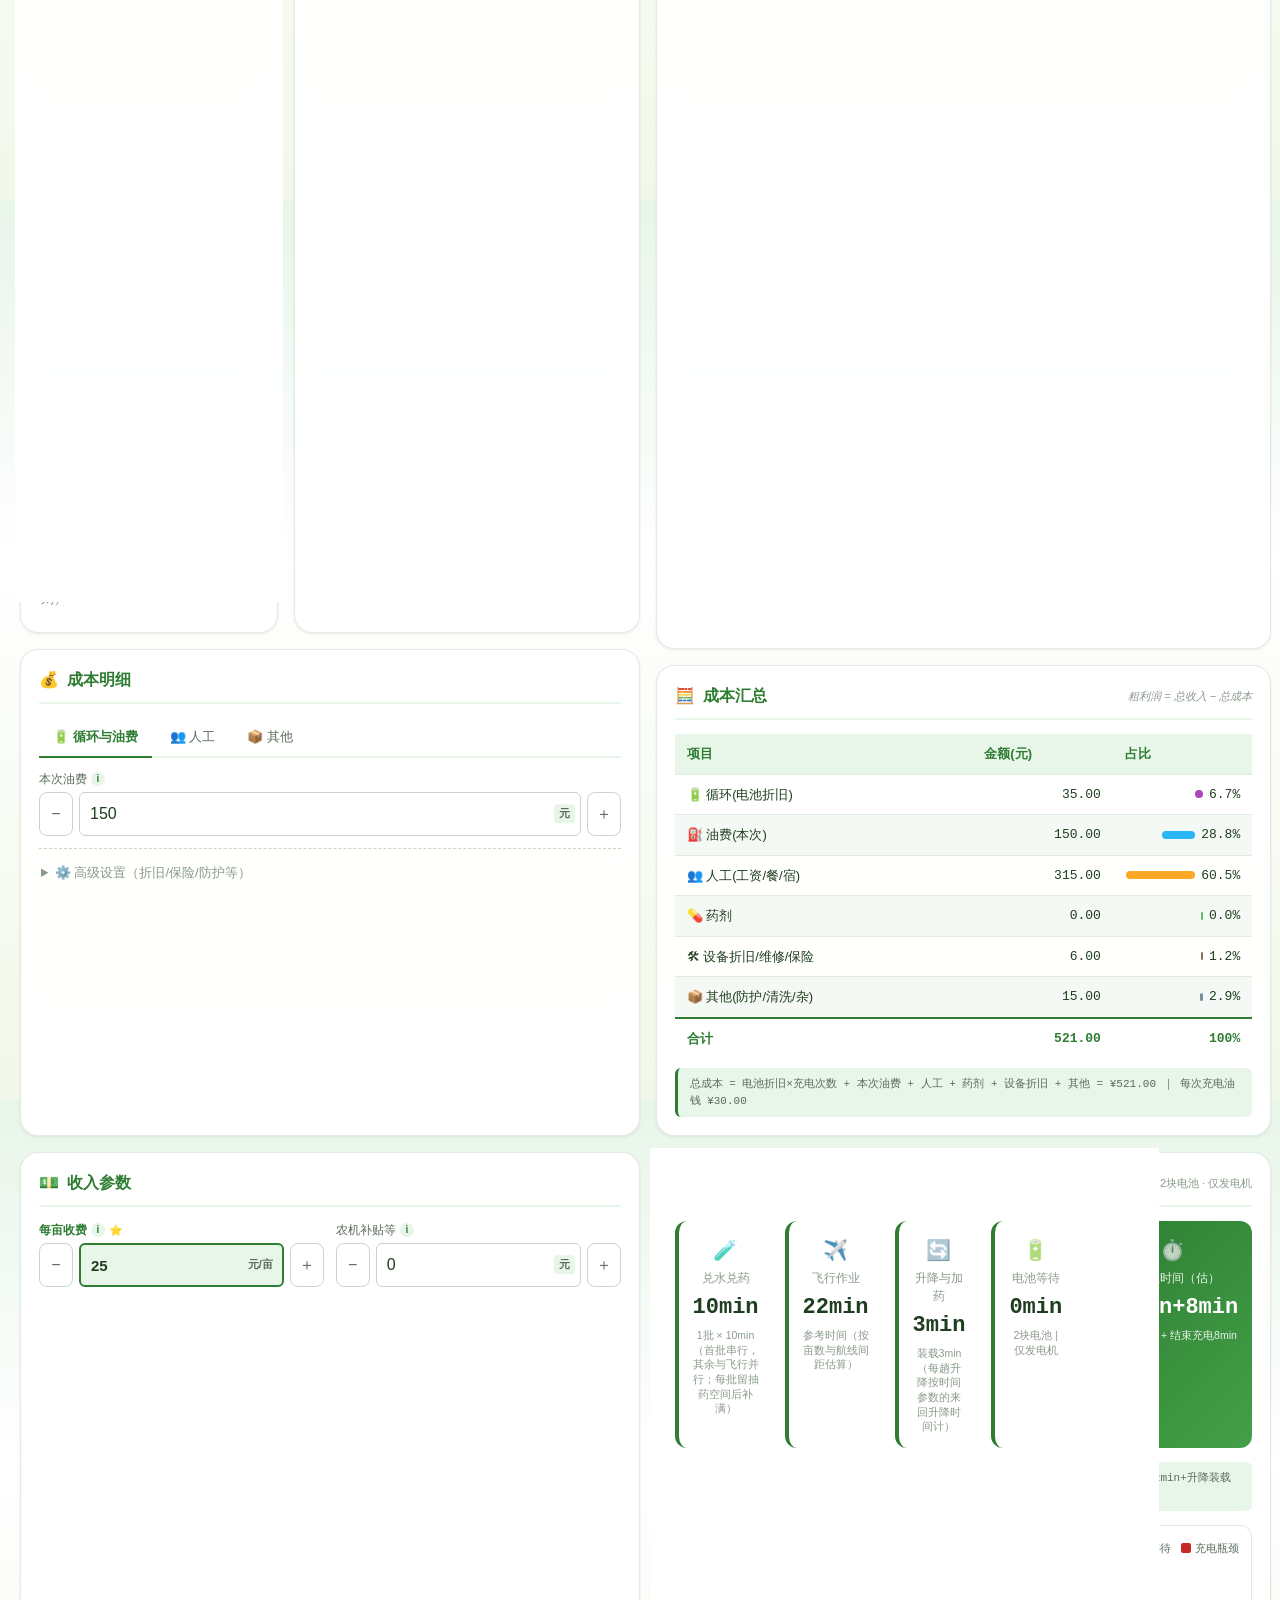
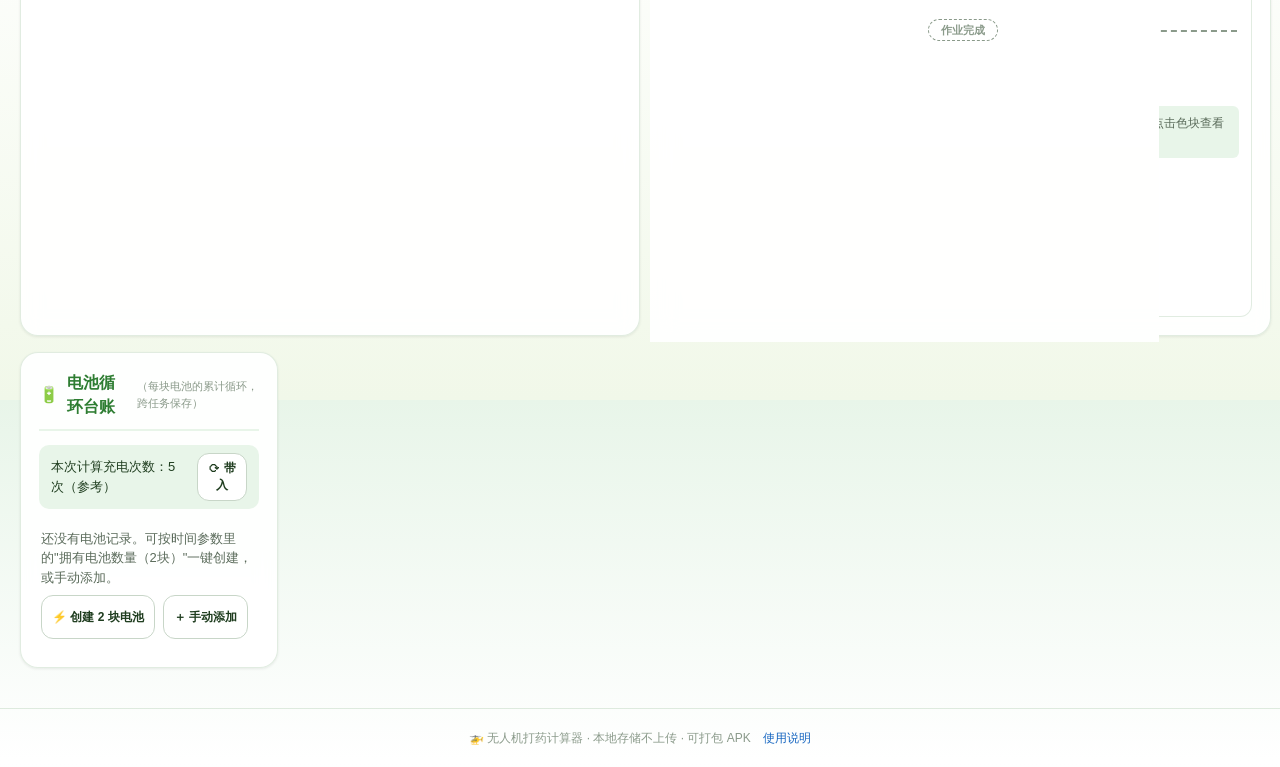
==== commit f904126d: "chore: v4.5 版本收尾（SW 缓存递增/standalone 重生成/APK www 同步/文档）" ====
--- a/androidapp/app/src/main/assets/www/index.html
+++ b/androidapp/app/src/main/assets/www/index.html
@@ -54,7 +54,7 @@
     <div class="header-left">
       <span class="app-logo" aria-hidden="true">🚁</span>
       <h1><span class="t-full">无人机作业计算器</span><span class="t-short">打药计算器</span></h1>
-      <span class="app-version">v4.4</span>
+      <span class="app-version">v4.5</span>
     </div>
     <div class="header-actions">
       <button id="presetBtn" class="icon-btn" title="预设管理" aria-label="预设管理">📚</button>
@@ -168,7 +168,12 @@
         <div class="form-grid" id="timingAdvGrid"></div>
       </details>
     </section>
-  
+
+    <section class="panel battery-panel" id="batteryPanel" aria-label="电池循环台账">
+      <div class="panel-title"><span>🔋</span> 电池循环台账 <span class="hint">（每块电池的累计循环，跨任务保存）</span></div>
+      <div id="batteryLedger"><!-- JS 注入 --></div>
+    </section>
+
     <section class="panel result-panel" aria-label="计算结果">
       <div class="panel-title"><span>📊</span> 计算结果 <span class="mode-tag" id="modeTag">打药模式</span></div>
 
--- a/androidapp/app/src/main/assets/www/css/style.css
+++ b/androidapp/app/src/main/assets/www/css/style.css
@@ -1592,6 +1592,10 @@
 
 @media (max-width: 500px) {
   .plot-card-fields { grid-template-columns: 1fr 1fr; }
+  /* 窄屏：亩数（含 ± 步进）与统计行占满整行，避免数字被单位留白裁剪 */
+  .plot-card-fields .field-span { grid-column: 1 / -1; }
+  .field .unit-suffix input { padding-right: 48px; }
+  .field .unit-suffix::after { font-size: 10px; padding: 2px 4px; max-width: 44px; }
 }
 
 /* 用药类型管理按钮行 */
@@ -1710,3 +1714,70 @@
 .dose-val { font-size: 13px; color: var(--text-primary); font-family: var(--font-mono); }
 .dose-val b { color: var(--accent); font-size: 14px; }
 .dose-dim { color: var(--text-muted); font-family: var(--font-sans); }
+
+
+/* ============ 电池循环台账 ============ */
+.batt-calc-hint {
+  display: flex; align-items: center; justify-content: space-between; gap: 8px;
+  background: var(--accent-soft); border-radius: 10px;
+  padding: 8px 12px; font-size: 13px; color: var(--text-primary);
+  margin-bottom: 10px;
+}
+.batt-empty { font-size: 13px; color: var(--text-secondary); padding: 10px 2px; }
+.batt-empty-actions { display: flex; gap: 8px; margin-top: 8px; flex-wrap: wrap; }
+.batt-list { display: flex; flex-direction: column; gap: 8px; }
+.batt-row { display: flex; align-items: center; gap: 8px; }
+.batt-row .batt-name {
+  flex: 1 1 96px; min-width: 0; min-height: 40px;
+  padding: 8px 10px; font-size: 14px;
+  border: 1px solid var(--input-border); border-radius: 8px;
+  background: var(--panel-bg); color: var(--text-primary);
+}
+.batt-row .stepper { flex: 1 1 150px; }
+.batt-row .st-btn { min-height: 40px; }
+.batt-alloc {
+  margin-top: 12px;
+  background: var(--input-bg);
+  border: 1px solid var(--input-border);
+  border-radius: 12px;
+  padding: 10px 12px;
+}
+.batt-alloc-head { display: flex; flex-wrap: wrap; gap: 8px; align-items: center; justify-content: space-between; margin-bottom: 8px; }
+.batt-alloc-title { font-size: 13px; font-weight: 700; color: var(--accent); }
+.batt-alloc-total { display: flex; align-items: center; gap: 8px; flex-wrap: wrap; }
+.batt-alloc-total #battTaskLabel {
+  height: 32px; width: 150px; padding: 2px 8px; font-size: 12px;
+  border: 1px solid var(--input-border); border-radius: 6px;
+  background: var(--panel-bg); color: var(--text-primary);
+}
+.batt-alloc-total label { display: inline-flex; align-items: center; gap: 5px; font-size: 12px; color: var(--text-secondary); }
+.batt-alloc-total input[type="number"] {
+  width: 76px; height: 32px; padding: 2px 6px;
+  border: 1px solid var(--input-border); border-radius: 6px;
+  background: var(--panel-bg); color: var(--text-primary);
+}
+.batt-alloc-rows { display: flex; flex-direction: column; gap: 6px; }
+.batt-alloc-row {
+  display: flex; align-items: center; justify-content: space-between; gap: 8px;
+  background: var(--panel-bg); border-radius: 8px; padding: 5px 9px;
+}
+.batt-alloc-name { font-size: 13px; color: var(--text-primary); display: inline-flex; align-items: baseline; gap: 6px; min-width: 0; }
+.batt-alloc-base { font-size: 11px; color: var(--text-muted); font-family: var(--font-mono); }
+.batt-alloc-input {
+  width: 84px; height: 34px; padding: 4px 8px; text-align: right;
+  border: 1px solid var(--input-border); border-radius: 8px;
+  background: var(--panel-bg); color: var(--text-primary);
+}
+.batt-alloc-foot { display: flex; align-items: center; gap: 8px; margin-top: 10px; flex-wrap: wrap; }
+.batt-alloc-foot .batt-apply { margin-left: auto; }
+.batt-alloc-rest { font-size: 12px; color: var(--text-muted); flex: 1; min-width: 0; }
+.batt-alloc-rest[data-warn="true"] { color: #ef6c00; font-weight: 600; }
+.batt-records { margin-top: 12px; display: flex; flex-direction: column; gap: 6px; }
+.batt-records-title { font-size: 12px; color: var(--text-muted); }
+.batt-record {
+  display: flex; align-items: center; justify-content: space-between; gap: 8px;
+  background: var(--input-bg); border-radius: 8px; padding: 7px 10px;
+  font-size: 12px; color: var(--text-secondary); flex-wrap: wrap;
+}
+.batt-record-main { flex: 1; min-width: 0; }
+.batt-record-main b { color: var(--text-primary); font-weight: 600; }
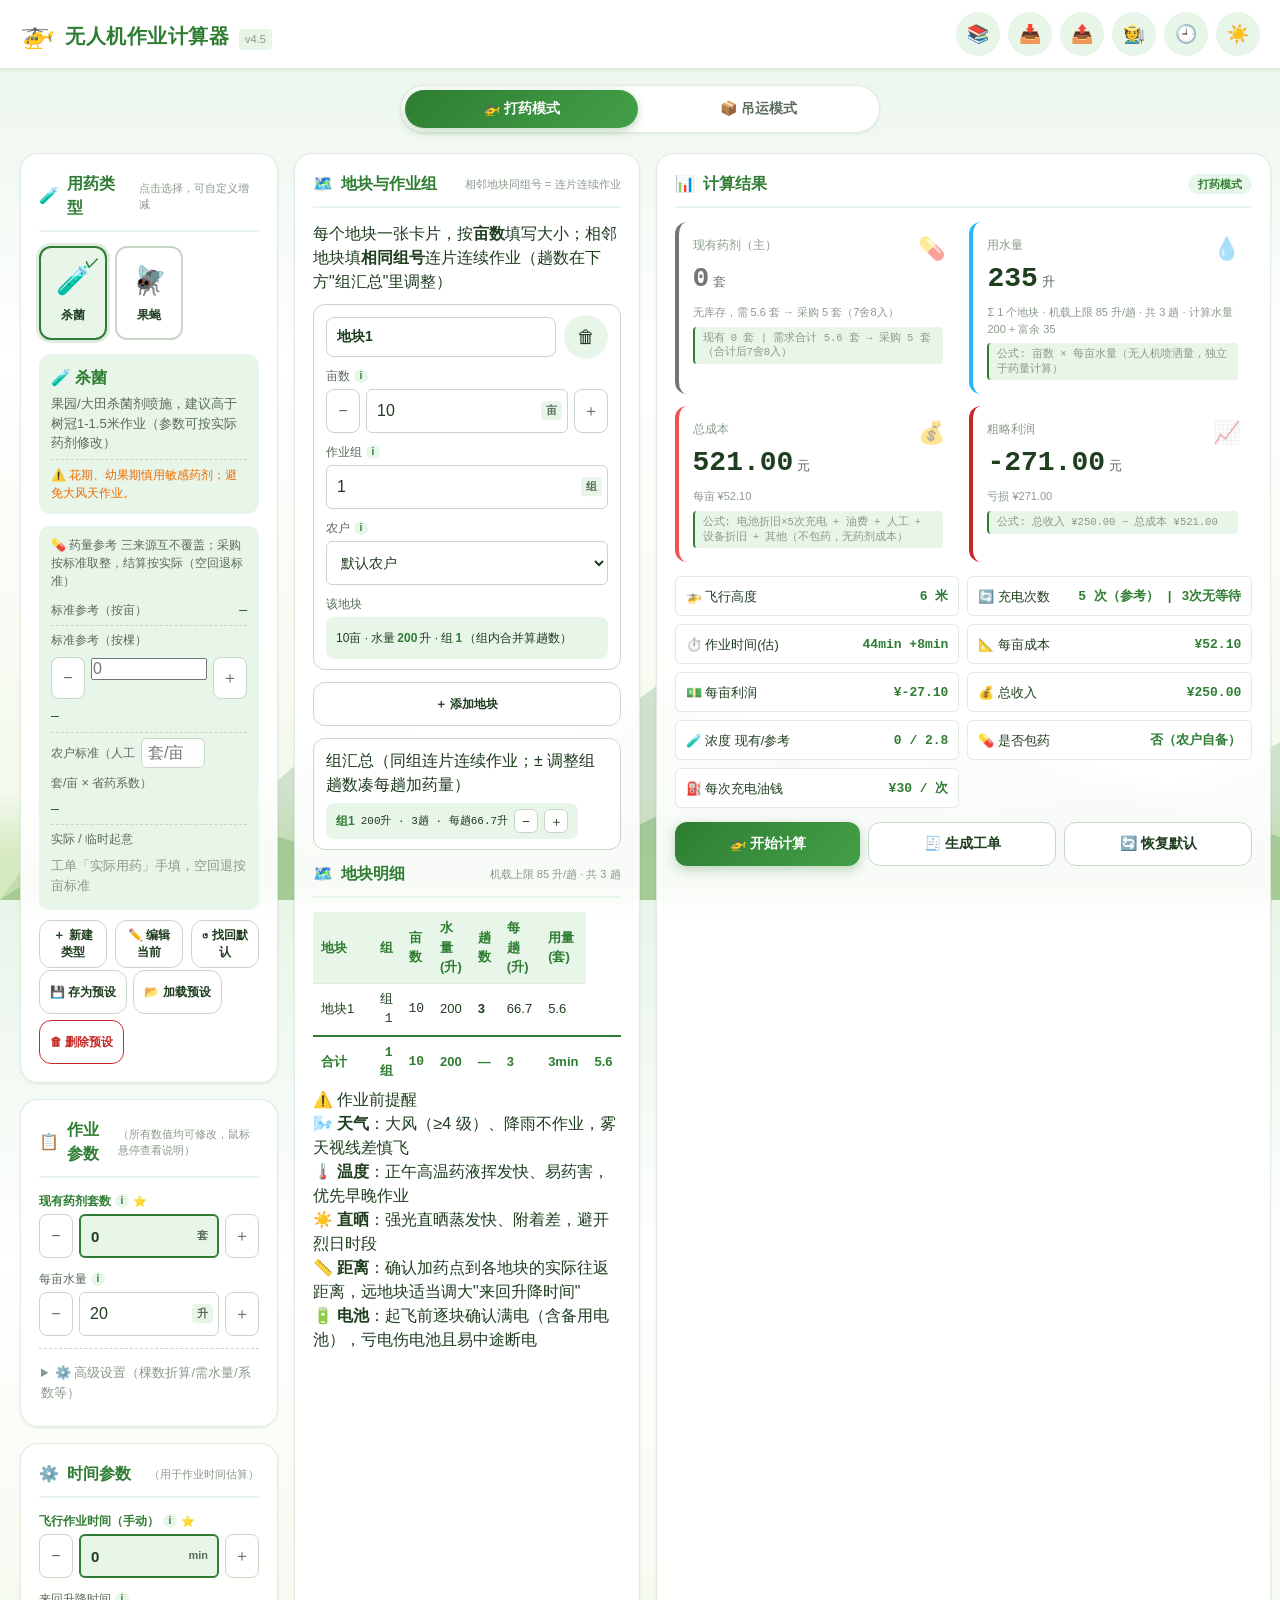
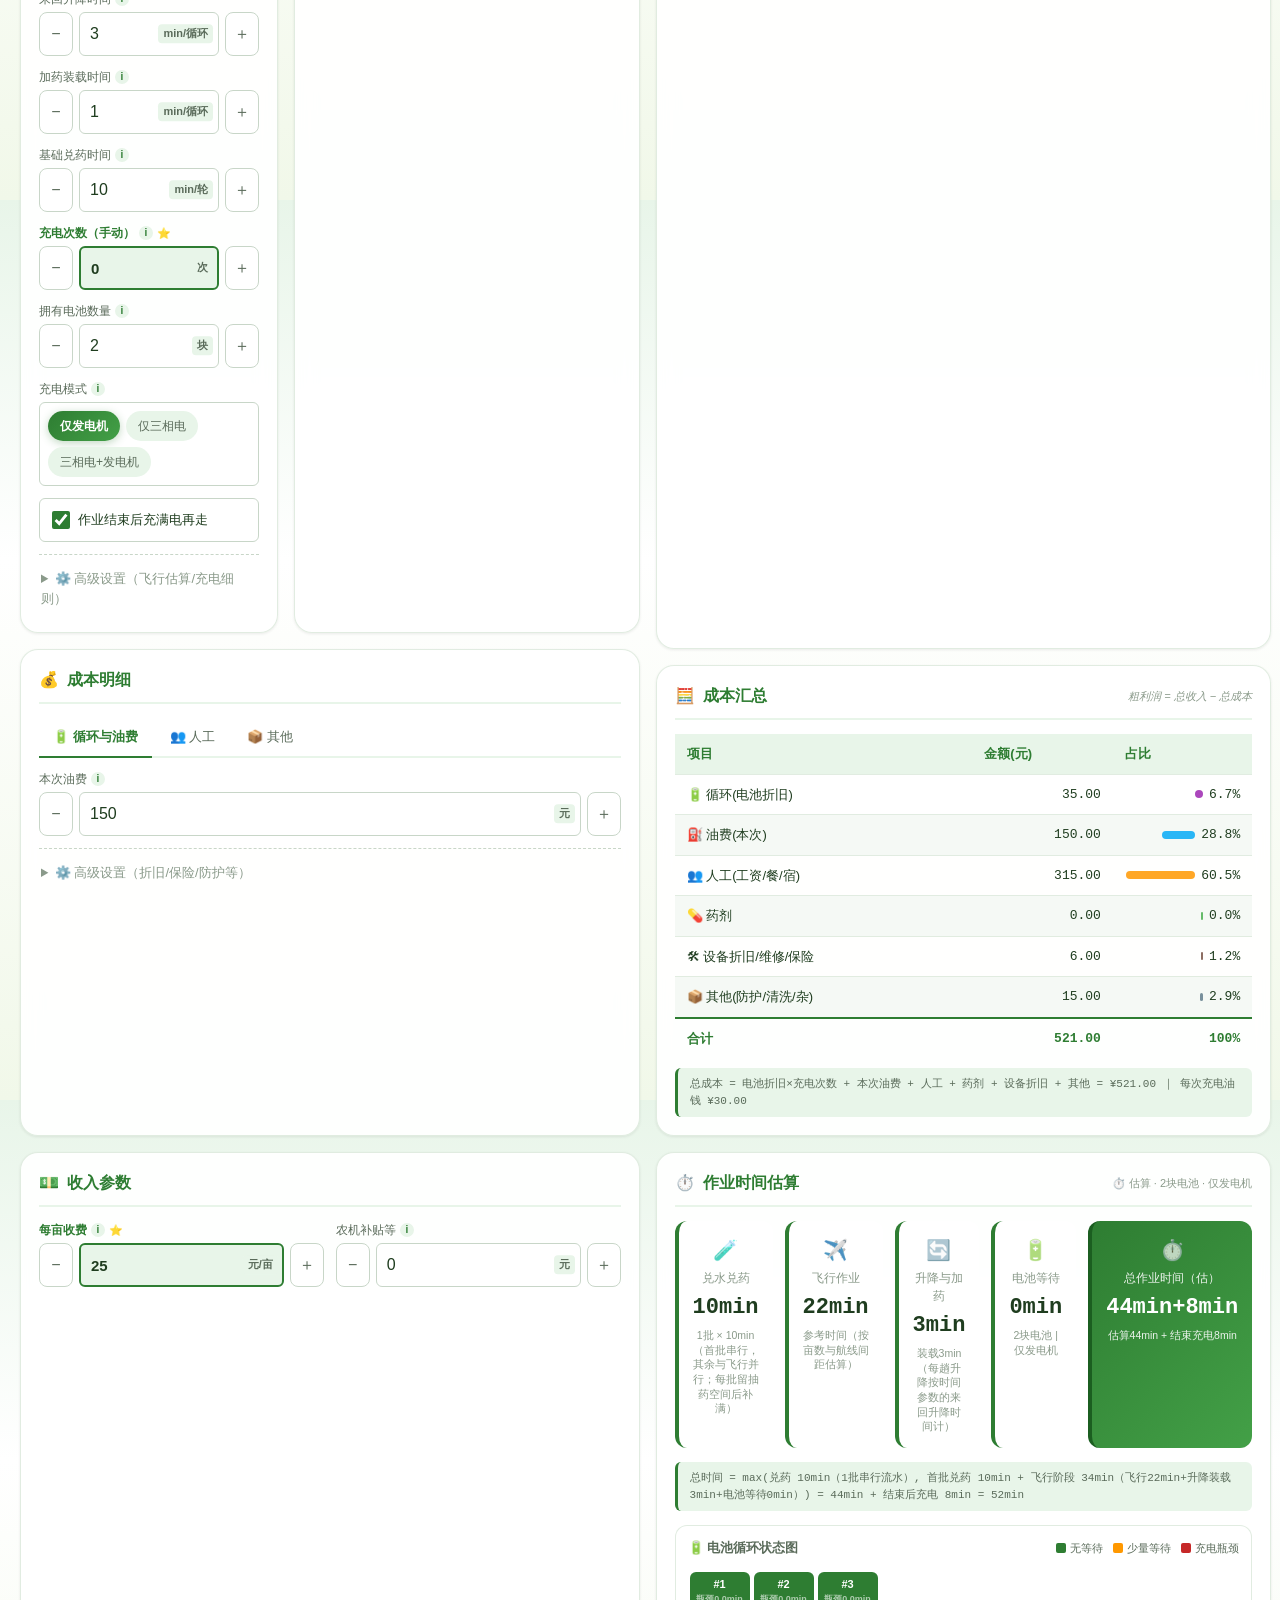
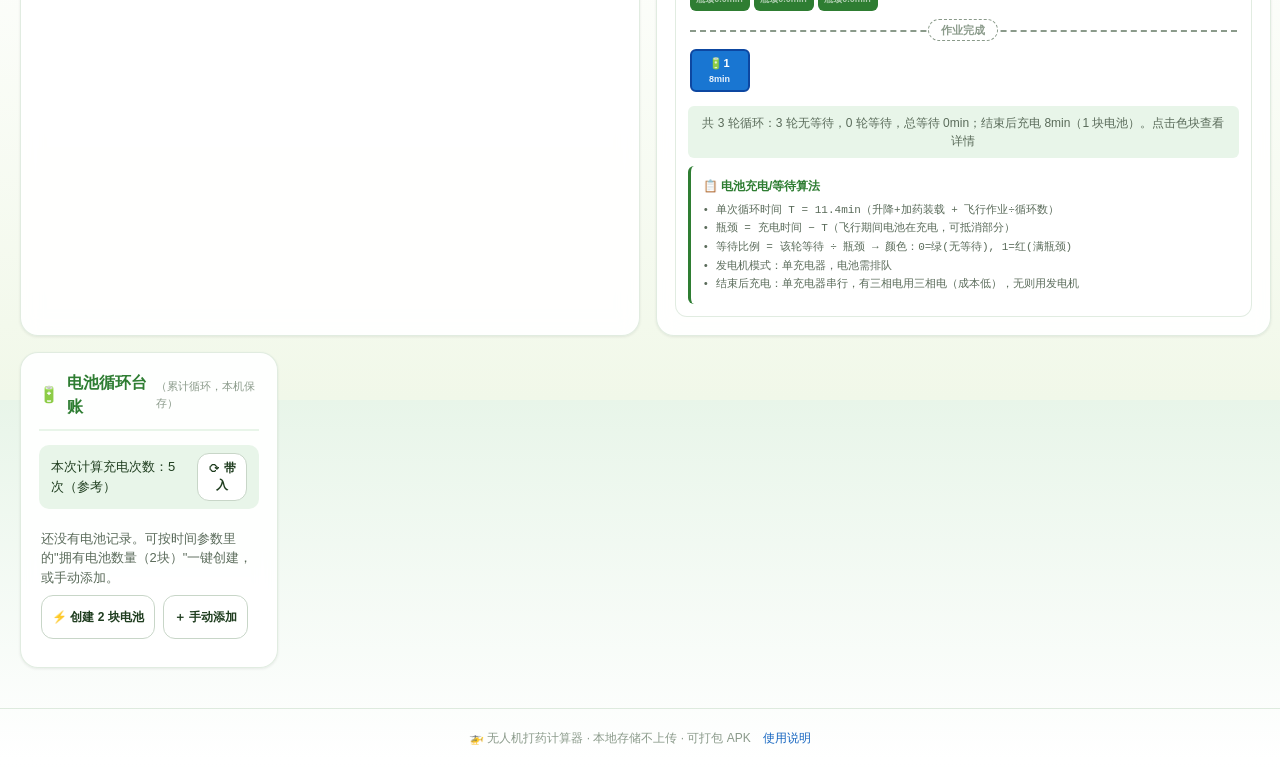
==== commit ae8f964b: "fix(narrow): 窄屏横向溢出清零 + 隐藏浮层不再撑破页面 + 充电次数来源并入主值 - 360px 实测横向溢出 478px → 0：面板允许收缩（min-width:0）、宽表格改为  " ====
--- a/androidapp/app/src/main/assets/www/index.html
+++ b/androidapp/app/src/main/assets/www/index.html
@@ -170,7 +170,7 @@
     </section>
 
     <section class="panel battery-panel" id="batteryPanel" aria-label="电池循环台账">
-      <div class="panel-title"><span>🔋</span> 电池循环台账 <span class="hint">（每块电池的累计循环，跨任务保存）</span></div>
+      <div class="panel-title"><span>🔋</span> 电池循环台账 <span class="hint">（累计循环，本机保存）</span></div>
       <div id="batteryLedger"><!-- JS 注入 --></div>
     </section>
 
@@ -211,7 +211,7 @@
         </div>
         <div class="result-extra">
           <div class="extra-row"><span>🚁 飞行高度</span><b id="rHeight">—</b></div>
-          <div class="extra-row"><span>🔄 循环数</span><b id="rCycles">—</b><small id="rCyclesSub" class="extra-inline"></small></div>
+          <div class="extra-row"><span>🔄 充电次数</span><b id="rCycles">—</b><small id="rCyclesSub" class="extra-inline"></small></div>
           <div class="extra-row"><span>⏱️ 作业时间(估)</span><b id="rTiming">—</b></div>
           <div class="extra-row"><span>📐 每亩成本</span><b id="rCostPerMu">—</b></div>
           <div class="extra-row"><span>💵 每亩利润</span><b id="rProfitPerMu">—</b></div>
--- a/androidapp/app/src/main/assets/www/css/style.css
+++ b/androidapp/app/src/main/assets/www/css/style.css
@@ -562,8 +562,8 @@
   font-size: 11px;
   white-space: nowrap;
   pointer-events: none;
-  opacity: 0;
-  transition: opacity 0.15s;
+  /* display:none 而非 opacity:0：隐藏的 nowrap 浮层会把页面撑出横向滚动（窄屏 bug） */
+  display: none;
   z-index: 100;
   margin-bottom: 4px;
   box-shadow: 0 2px 8px rgba(0,0,0,.3);
@@ -572,8 +572,10 @@
   width: max-content;
 }
 .viz-block:hover .viz-block-tooltip {
-  opacity: 1;
-}
+  display: block;
+  animation: tooltipFade .15s ease;
+}
+@keyframes tooltipFade { from { opacity: 0; } to { opacity: 1; } }
 
 .battery-viz-summary {
   margin-top: 10px;
@@ -1293,7 +1295,7 @@
   .app-header .header-left { gap: 6px; min-width: auto; }
   .app-header .app-logo { font-size: 22px; }
   .app-header .header-actions { gap: 4px; }
-  .app-header .icon-btn { width: 34px; height: 34px; font-size: 14px; }
+  .app-header .icon-btn { width: 34px; height: 34px; min-width: 34px; min-height: 34px; font-size: 14px; }
   .app-header { padding-left: 10px; padding-right: 8px; }
   .extra-row { font-size: 12px; padding: 6px 8px; }
   .extra-row > span { font-size: 11px; }
@@ -1423,7 +1425,7 @@
 @media (max-width: 380px) {
   .app-header { padding: 8px 10px; padding-top: calc(8px + env(safe-area-inset-top)); }
   .app-header h1 { font-size: 14px; }
-  .app-header .icon-btn { width: 34px; height: 34px; font-size: 14px; }
+  .app-header .icon-btn { width: 34px; height: 34px; min-width: 34px; min-height: 34px; font-size: 14px; }
   .header-left { gap: 6px; }
   .app-logo { font-size: 22px; }
   .header-actions { gap: 2px; }
@@ -1591,11 +1593,21 @@
 }
 
 @media (max-width: 500px) {
+  /* 窄屏：面板可收缩（grid 默认 min-width:auto 会被表格等最小内容撑破页面） */
+  .app-main > .panel { min-width: 0; max-width: 100%; }
+  /* 窄屏：宽表格在面板内横向滚动，不撑破页面 */
+  .summary-table, .plots-table { display: block; overflow-x: auto; }
   .plot-card-fields { grid-template-columns: 1fr 1fr; }
   /* 窄屏：亩数（含 ± 步进）与统计行占满整行，避免数字被单位留白裁剪 */
   .plot-card-fields .field-span { grid-column: 1 / -1; }
   .field .unit-suffix input { padding-right: 48px; }
   .field .unit-suffix::after { font-size: 10px; padding: 2px 4px; max-width: 44px; }
+  /* 窄屏：面板标题提示换行到第二行，避免右侧截断 */
+  .panel-title { flex-wrap: wrap; }
+  .panel-title .hint { flex-basis: 100%; margin-left: 0; }
+  /* 窄屏：电池行收紧最小宽度，删除按钮不再被裁剪 */
+  .batt-row .batt-name { flex: 1 1 76px; }
+  .batt-row .stepper { flex: 1 1 118px; }
 }
 
 /* 用药类型管理按钮行 */
